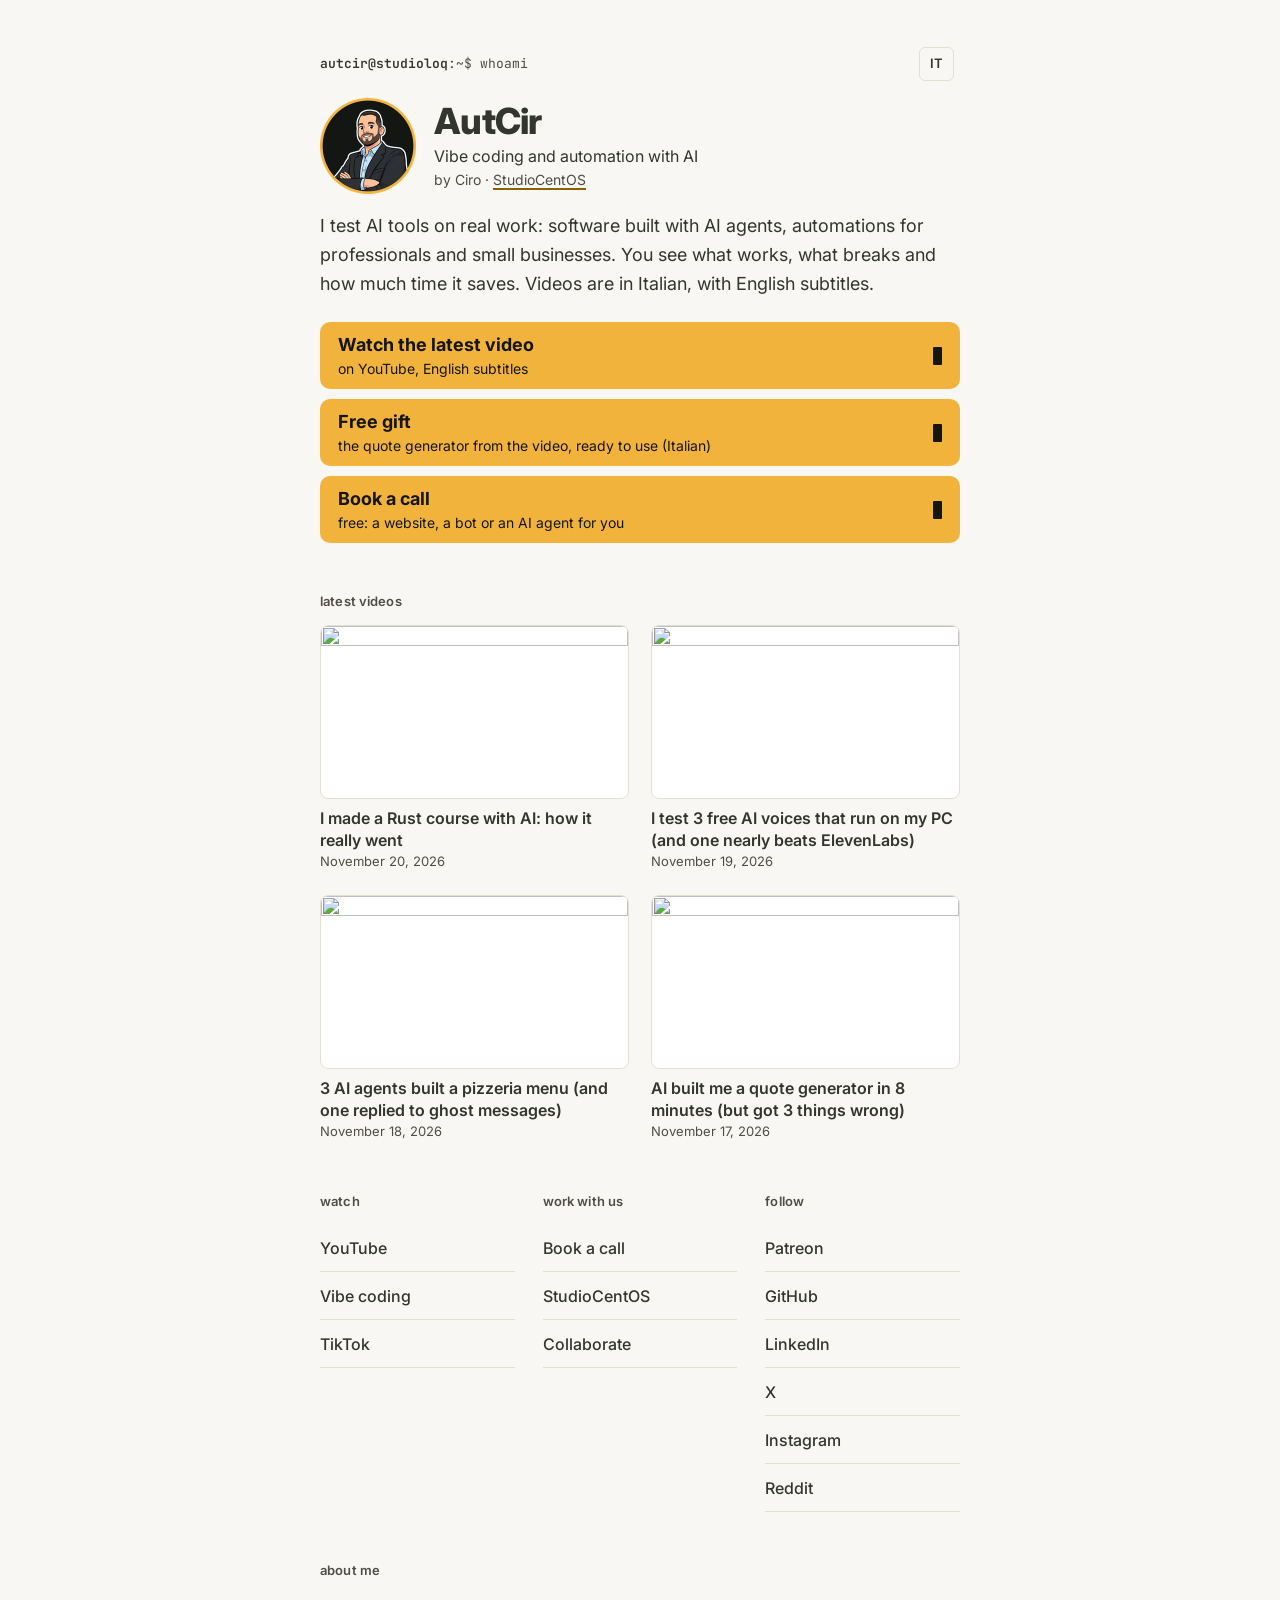
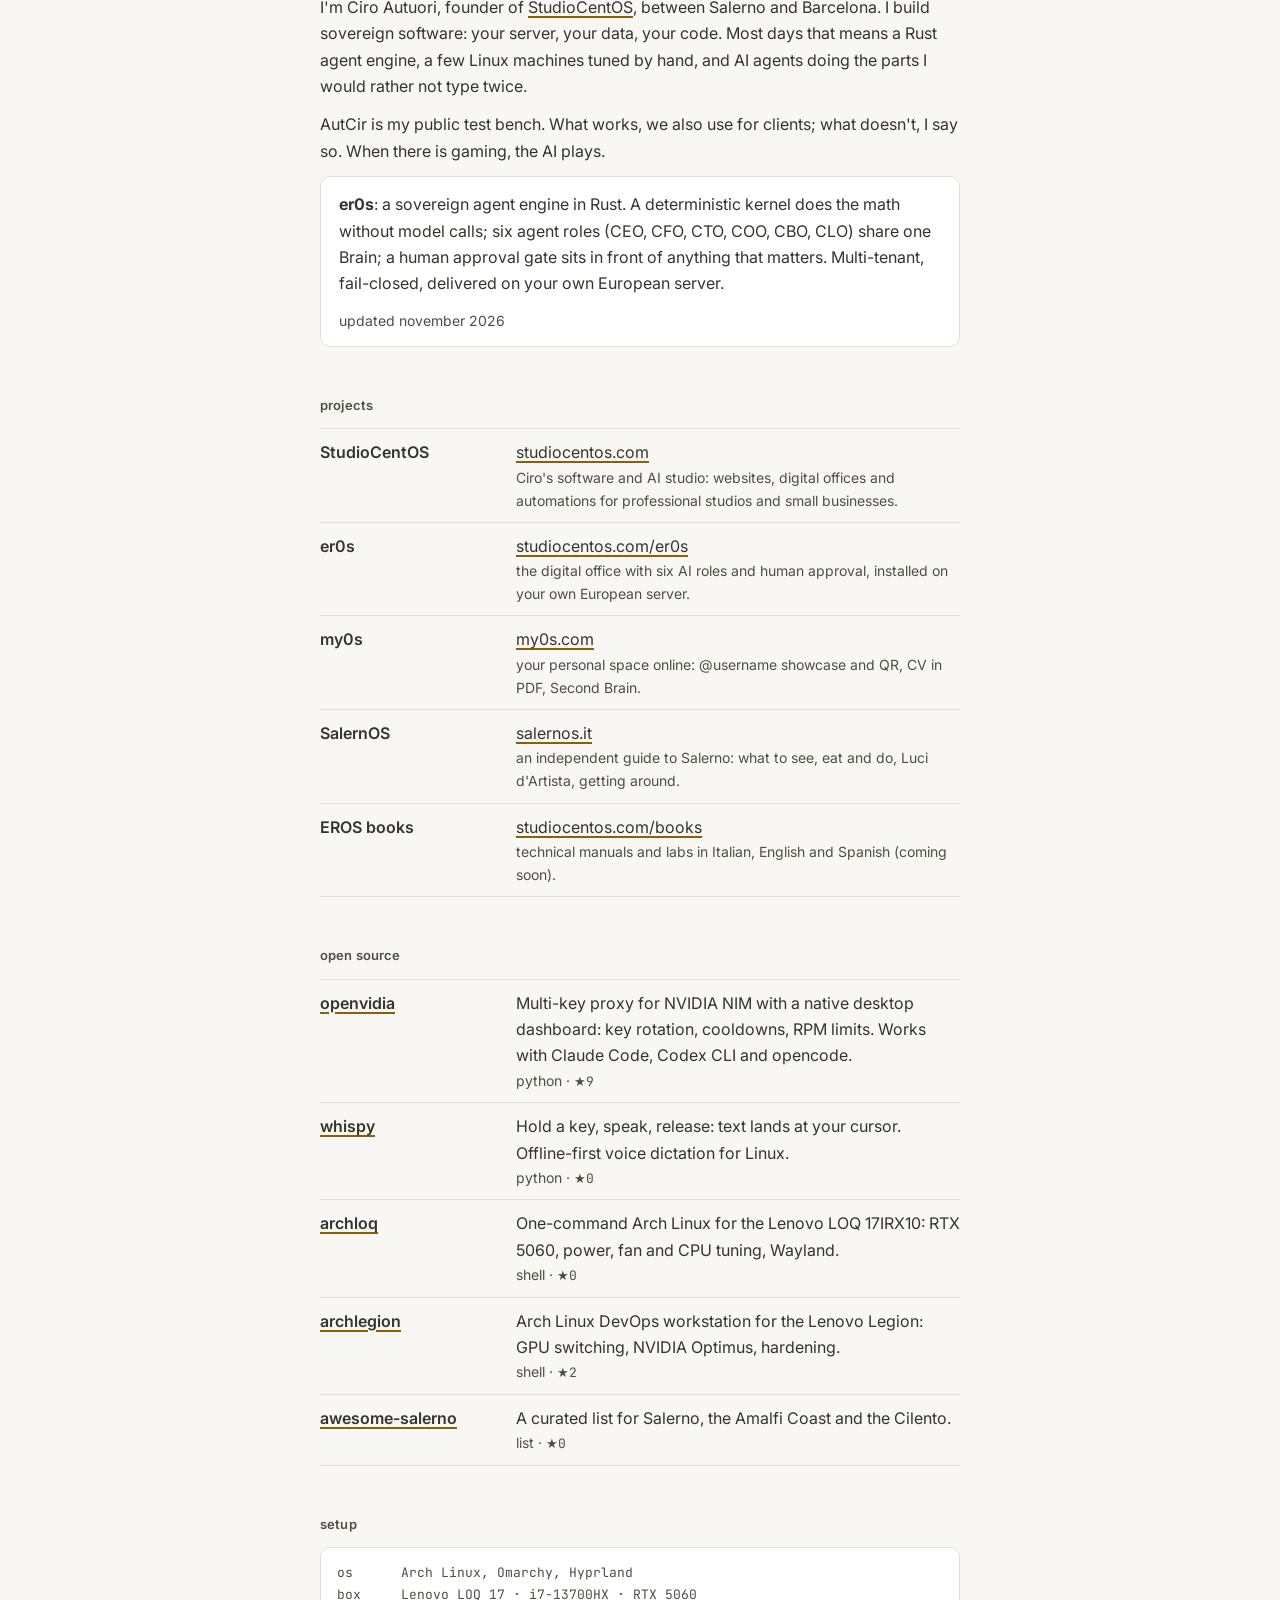
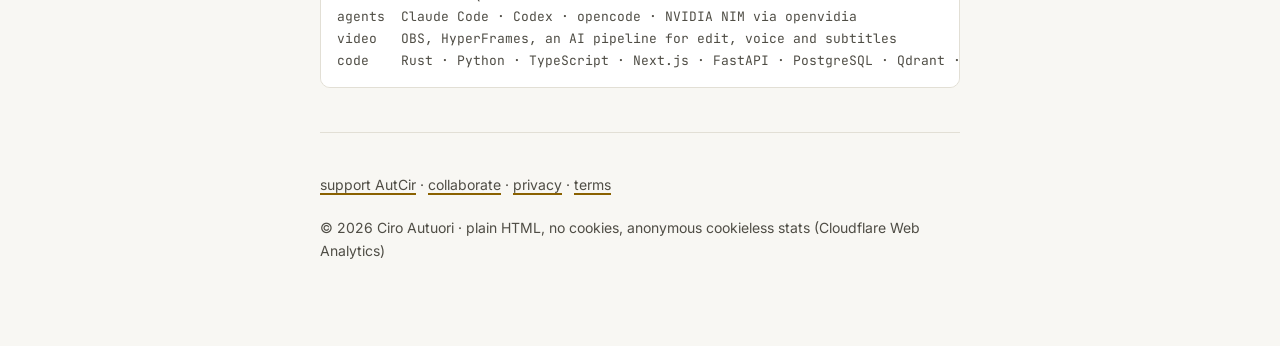
==== en/index.html @ 865f7f0e "Ultimi video (tools/sito_ultimi_video.py)" ====
<!doctype html>
<html lang="en">
<head>
<meta charset="utf-8">
<meta name="viewport" content="width=device-width,initial-scale=1">
<title>AutCir · AI tools, really tested</title>
<meta name="description" content="AutCir: vibe coding and automation with AI. I test AI tools on real work, mistakes included. Videos in Italian with English subtitles. By Ciro Autuori, StudioCentOS.">
<link rel="canonical" href="https://autcir.studiocentos.com/en/">
<link rel="alternate" hreflang="it" href="https://autcir.studiocentos.com/">
<link rel="alternate" hreflang="en" href="https://autcir.studiocentos.com/en/">
<link rel="alternate" hreflang="x-default" href="https://autcir.studiocentos.com/">
<meta property="og:title" content="AutCir · AI tools, really tested">
<meta property="og:description" content="Vibe coding and automation with AI: I test the tools on real work, mistakes included.">
<meta property="og:url" content="https://autcir.studiocentos.com/en/">
<meta property="og:locale" content="en_US">
<meta property="og:locale:alternate" content="it_IT">
<meta name="twitter:title" content="AutCir · AI tools, really tested">
<meta name="twitter:description" content="Vibe coding and automation with AI: I test the tools on real work, mistakes included.">
<link rel="me" href="https://github.com/autcir">
<link rel="me" href="https://x.com/autcir">
<link rel="me" href="https://www.youtube.com/@autcir">
<link rel="preconnect" href="https://fonts.googleapis.com">
<link rel="preconnect" href="https://fonts.gstatic.com" crossorigin>
<link rel="stylesheet" href="https://fonts.googleapis.com/css2?family=Inter:wght@400;500;600;700;800&family=JetBrains+Mono:wght@400;600&display=swap">
<link rel="stylesheet" href="../style.css">
<link rel="icon" href="../img/avatar-192.png" type="image/png">
<meta name="theme-color" content="#f8f7f3" media="(prefers-color-scheme: light)">
<meta name="theme-color" content="#1b1d19" media="(prefers-color-scheme: dark)">
<meta property="og:site_name" content="AutCir">
<meta property="og:type" content="website">
<meta property="og:image" content="https://autcir.studiocentos.com/img/og.png">
<meta property="og:image:width" content="1200">
<meta property="og:image:height" content="630">
<meta property="og:image:alt" content="AutCir: AI tools, really tested">
<meta name="twitter:card" content="summary_large_image">
<meta name="twitter:site" content="@autcir">
<meta name="twitter:image" content="https://autcir.studiocentos.com/img/og.png">
<script defer src="https://static.cloudflareinsights.com/beacon.min.js" data-cf-beacon='{"token": "d283405b8be24a3fba5f334cd611d1de"}'></script>
</head>
<body>
<main>

<div class="top">
  <div class="prompt"><b>autcir@studioloq</b>:~$ whoami</div>
  <div class="lang"><a href="../" hreflang="it" lang="it" title="Versione italiana">IT</a></div>
</div>

<div class="who">
  <picture>
    <source srcset="../img/avatar-192.webp" type="image/webp">
    <img src="../img/avatar-192.png" width="96" height="96" alt="AutCir avatar: Ciro drawn with arms crossed">
  </picture>
  <div>
    <h1>AutCir</h1>
    <p>Vibe coding and automation with AI<br><span>by Ciro · <a href="https://studiocentos.com">StudioCentOS</a></span></p>
  </div>
</div>

<p class="lead">I test AI tools on real work: software built with AI agents, automations for professionals and small
businesses. You see what works, what breaks and how much time it saves. Videos are in Italian, with English
subtitles.</p>

<ul class="cta">
  <li><a data-ultimo href="https://www.youtube.com/watch?v=0sbqn_7Pnt8"><span>Watch the latest video<small>on YouTube, English subtitles</small></span></a></li>
  <li><a href="https://www.patreon.com/AutCir/posts/generatore-di-mi-175543773"><span>Free gift<small>the quote generator from the video, ready to use (Italian)</small></span></a></li>
  <li><a href="https://studiocentos.com/prenota"><span>Book a call<small>free: a website, a bot or an AI agent for you</small></span></a></li>
</ul>

<h2>latest videos</h2>
<!-- video:inizio -->
<ul class="video">
  <li><a href="https://www.youtube.com/watch?v=0sbqn_7Pnt8"><img src="https://i.ytimg.com/vi/0sbqn_7Pnt8/hqdefault.jpg" width="480" height="270" alt="" loading="lazy" decoding="async"><span class="vt">I made a Rust course with AI: how it really went</span><time datetime="2026-11-20">November 20, 2026</time></a></li>
  <li><a href="https://www.youtube.com/watch?v=ykiTc5raidc"><img src="https://i.ytimg.com/vi/ykiTc5raidc/hqdefault.jpg" width="480" height="270" alt="" loading="lazy" decoding="async"><span class="vt">I test 3 free AI voices that run on my PC (and one nearly beats ElevenLabs)</span><time datetime="2026-11-19">November 19, 2026</time></a></li>
  <li><a href="https://www.youtube.com/watch?v=FcA3yZUQg6w"><img src="https://i.ytimg.com/vi/FcA3yZUQg6w/hqdefault.jpg" width="480" height="270" alt="" loading="lazy" decoding="async"><span class="vt">3 AI agents built a pizzeria menu (and one replied to ghost messages)</span><time datetime="2026-11-18">November 18, 2026</time></a></li>
  <li><a href="https://www.youtube.com/watch?v=nfrKekQ1xNw"><img src="https://i.ytimg.com/vi/nfrKekQ1xNw/hqdefault.jpg" width="480" height="270" alt="" loading="lazy" decoding="async"><span class="vt">AI built me a quote generator in 8 minutes (but got 3 things wrong)</span><time datetime="2026-11-17">November 17, 2026</time></a></li>
</ul>
<!-- video:fine -->

<div class="groups">
  <section>
    <h2>watch</h2>
    <ul>
      <li><a href="https://www.youtube.com/@autcir" rel="me">YouTube<span>@autcir</span></a></li>
      <li><a href="https://www.youtube.com/playlist?list=PLRyxrvOBVhNk">Vibe coding<span>playlist</span></a></li>
      <li><a href="https://www.tiktok.com/@autcir_">TikTok<span>@autcir_</span></a></li>
    </ul>
  </section>
  <section>
    <h2>work with us</h2>
    <ul>
      <li><a href="https://studiocentos.com/prenota">Book a call<span>free</span></a></li>
      <li><a href="https://studiocentos.com">StudioCentOS<span>sites, bots, AI</span></a></li>
      <li><a href="../collabora.html#english">Collaborate<span>brands</span></a></li>
    </ul>
  </section>
  <section>
    <h2>follow</h2>
    <ul>
      <li><a href="https://www.patreon.com/AutCir">Patreon<span>community</span></a></li>
      <li><a href="https://github.com/autcir" rel="me">GitHub</a></li>
      <li><a href="https://linkedin.com/in/ciroautuori">LinkedIn</a></li>
      <li><a href="https://x.com/autcir" rel="me">X</a></li>
      <li><a href="https://www.instagram.com/autcir/">Instagram</a></li>
      <li><a href="https://www.reddit.com/user/ciroautuori/">Reddit</a></li>
    </ul>
  </section>
</div>

<h2>about me</h2>
<p>I'm Ciro Autuori, founder of <a href="https://studiocentos.com">StudioCentOS</a>, between Salerno and Barcelona.
I build sovereign software: your server, your data, your code. Most days that means a Rust agent engine, a few Linux
machines tuned by hand, and AI agents doing the parts I would rather not type twice.</p>
<p>AutCir is my public test bench. What works, we also use for clients; what doesn't, I say so. When there is
gaming, the AI plays.</p>

<div class="now">
  <p><b>er0s</b>: a sovereign agent engine in Rust. A deterministic kernel does the math without model calls; six agent
    roles (CEO, CFO, CTO, COO, CBO, CLO) share one Brain; a human approval gate sits in front of anything that matters.
    Multi-tenant, fail-closed, delivered on your own European server.</p>
  <p class="meta">updated november 2026</p>
</div>

<h2>projects</h2>
<ul class="rows">
  <li><span class="k">StudioCentOS</span><span class="v"><a href="https://studiocentos.com">studiocentos.com</a><small>Ciro's software and AI studio: websites, digital offices and automations for professional studios and small businesses.</small></span></li>
  <li><span class="k">er0s</span><span class="v"><a href="https://studiocentos.com/er0s">studiocentos.com/er0s</a><small>the digital office with six AI roles and human approval, installed on your own European server.</small></span></li>
  <li><span class="k">my0s</span><span class="v"><a href="https://my0s.com">my0s.com</a><small>your personal space online: @username showcase and QR, CV in PDF, Second Brain.</small></span></li>
  <li><span class="k">SalernOS</span><span class="v"><a href="https://salernos.it">salernos.it</a><small>an independent guide to Salerno: what to see, eat and do, Luci d'Artista, getting around.</small></span></li>
  <li><span class="k">EROS books</span><span class="v"><a href="https://studiocentos.com/books">studiocentos.com/books</a><small>technical manuals and labs in Italian, English and Spanish (coming soon).</small></span></li>
</ul>

<h2>open source</h2>
<ul class="rows" id="repos">
  <li><span class="k"><a href="https://github.com/autcir/openvidia">openvidia</a></span><span class="v">Multi-key proxy for NVIDIA NIM with a native desktop dashboard: key rotation, cooldowns, RPM limits. Works with Claude Code, Codex CLI and opencode. <small>python · <span class="stars" data-repo="openvidia">★9</span></small></span></li>
  <li><span class="k"><a href="https://github.com/autcir/whispy">whispy</a></span><span class="v">Hold a key, speak, release: text lands at your cursor. Offline-first voice dictation for Linux. <small>python · <span class="stars" data-repo="whispy">★0</span></small></span></li>
  <li><span class="k"><a href="https://github.com/autcir/archloq">archloq</a></span><span class="v">One-command Arch Linux for the Lenovo LOQ 17IRX10: RTX 5060, power, fan and CPU tuning, Wayland. <small>shell · <span class="stars" data-repo="archloq">★0</span></small></span></li>
  <li><span class="k"><a href="https://github.com/autcir/archlegion">archlegion</a></span><span class="v">Arch Linux DevOps workstation for the Lenovo Legion: GPU switching, NVIDIA Optimus, hardening. <small>shell · <span class="stars" data-repo="archlegion">★2</span></small></span></li>
  <li><span class="k"><a href="https://github.com/autcir/awesome-salerno">awesome-salerno</a></span><span class="v">A curated list for Salerno, the Amalfi Coast and the Cilento. <small>list · <span class="stars" data-repo="awesome-salerno">★0</span></small></span></li>
</ul>

<h2>setup</h2>
<pre>os      Arch Linux, Omarchy, Hyprland
box     Lenovo LOQ 17 · i7-13700HX · RTX 5060
agents  Claude Code · Codex · opencode · NVIDIA NIM via openvidia
video   OBS, HyperFrames, an AI pipeline for edit, voice and subtitles
code    Rust · Python · TypeScript · Next.js · FastAPI · PostgreSQL · Qdrant · Docker</pre>

<hr>
<footer>
  <p><a href="support.html">support AutCir</a> · <a href="../collabora.html#english">collaborate</a> · <a href="../privacy.html">privacy</a> · <a href="../terms.html">terms</a></p>
  <p>© 2026 Ciro Autuori · plain HTML, no cookies, anonymous cookieless stats (Cloudflare Web Analytics)</p>
</footer>

</main>
<script>
// Live star counts from the public GitHub API; the static numbers stay if the request fails.
fetch("https://api.github.com/users/autcir/repos?per_page=100")
  .then(function (r) { return r.ok ? r.json() : []; })
  .then(function (repos) {
    var stars = {};
    repos.forEach(function (r) { stars[r.name] = r.stargazers_count; });
    document.querySelectorAll(".stars[data-repo]").forEach(function (el) {
      var n = stars[el.getAttribute("data-repo")];
      if (typeof n === "number") el.textContent = "★" + n;
    });
  })
  .catch(function () {});
</script>
</body>
</html>
---- style.css ----
/* AutCir, stile «Officina 2» (cbrain: Decisione - Stile Officina 2 leggibile, 17/11/2026).
   Il giallo è marchio e azione: tasti principali con scritta scura, avatar, un dettaglio. Mai testo giallo.
   Link = testo normale con sottolineatura ocra. Inter per il testo, JetBrains Mono solo per comandi, codice, numeri.
   Due temi che seguono il sistema (prefers-color-scheme). */
:root {
  --bg: #f8f7f3; --surface: #ffffff; --fg: #33352f; --muted: #4f4d45; --rule: #e2dfd5;
  --accent: #f2b33d; --on-accent: #15160f; --accent-line: #8a6100;
  --sans: "Inter", ui-sans-serif, system-ui, -apple-system, "Segoe UI", Roboto, sans-serif;
  --mono: "JetBrains Mono", ui-monospace, "SFMono-Regular", Menlo, Consolas, monospace;
  color-scheme: light dark;
}
@media (prefers-color-scheme: dark) {
  :root { --bg: #1b1d19; --surface: #23251f; --fg: #dcd8cc; --muted: #aaa79b; --rule: #34362f; --accent-line: #c9932f; }
}
* { box-sizing: border-box; }
html { -webkit-text-size-adjust: 100%; background: var(--bg); }
body { margin: 0; background: var(--bg); color: var(--fg); font: 16px/1.65 var(--sans); }
main { max-width: 42rem; margin: 0 auto; padding: 12px max(16px, env(safe-area-inset-right)) 72px max(16px, env(safe-area-inset-left)); }
a { color: inherit; text-decoration: underline; text-decoration-color: var(--accent-line); text-decoration-thickness: 2px; text-underline-offset: 3px; }
a:hover { text-decoration-color: var(--fg); }
a:focus-visible, pre:focus-visible { outline: 2px solid var(--accent-line); outline-offset: 3px; text-decoration: none; }
h1 { font-size: 32px; line-height: 1.15; font-weight: 800; margin: 6px 0 4px; letter-spacing: -0.02em; }
h2 { font-size: 13px; font-weight: 600; color: var(--muted); margin: 48px 0 12px; letter-spacing: .01em; }
p { margin: 0 0 12px; }
code, pre, .mono { font-family: var(--mono); }
.prompt { font: 13px/1.5 var(--mono); color: var(--muted); }
.prompt b { color: var(--fg); font-weight: 600; }
.lead { font-size: 18px; line-height: 1.6; }
.meta { color: var(--muted); font-size: 14px; }

/* barra in alto: riga di comando a sinistra, lingua a destra */
.top { display: flex; justify-content: space-between; align-items: center; gap: 12px; min-height: 48px; }
.lang { display: inline-flex; align-items: center; justify-content: center; min-width: 48px; min-height: 48px; }
.lang a { font-size: 13px; font-weight: 600; text-decoration: none; border: 1px solid var(--rule); border-radius: 6px; padding: 5px 10px; }
.lang a:hover { border-color: var(--accent-line); }

/* chi: avatar e nome */
.who { display: grid; grid-template-columns: 96px 1fr; gap: 18px; align-items: center; margin: 10px 0 18px; }
.who img { display: block; width: 96px; height: 96px; }
.who h1 { font-size: 36px; margin: 0; }
.who p { margin: 2px 0 0; font-size: 16px; line-height: 1.45; }
.who p span { color: var(--muted); font-size: 14px; }

/* i tre tasti gialli */
.cta { list-style: none; margin: 24px 0 0; padding: 0; display: grid; gap: 10px; }
.cta a { display: flex; justify-content: space-between; align-items: center; min-height: 64px; padding: 12px 18px;
  background: var(--accent); color: var(--on-accent); text-decoration: none; border-radius: 10px;
  font-weight: 700; font-size: 18px; line-height: 1.25; }
.cta a small { display: block; font-weight: 400; font-size: 14px; margin-top: 3px; }
.cta a::after { content: ""; flex: none; width: 9px; height: 18px; background: var(--on-accent); margin-left: 14px; border-radius: 1px; }
.cta a:hover { background: #f6c25e; }
.cta a:hover::after { animation: blink 1.1s steps(1) infinite; }
.cta a:focus-visible { outline: 3px solid var(--fg); outline-offset: 3px; }
@keyframes blink { 50% { opacity: 0; } }
@media (prefers-reduced-motion: reduce) { .cta a:hover::after { animation: none; } }

/* ultimi video */
ul.video { list-style: none; margin: 0; padding: 0; display: grid; gap: 22px; }
ul.video a { display: block; text-decoration: none; }
ul.video img { display: block; width: 100%; height: auto; aspect-ratio: 16 / 9; object-fit: cover; background: var(--surface); border: 1px solid var(--rule); border-radius: 8px; }
ul.video a:hover img { border-color: var(--accent-line); }
ul.video .vt { display: block; margin-top: 8px; font-weight: 600; line-height: 1.4; }
ul.video a:hover .vt { text-decoration: underline; text-decoration-color: var(--accent-line); text-decoration-thickness: 2px; text-underline-offset: 3px; }
ul.video time { display: block; color: var(--muted); font-size: 13px; }
.vuoto { color: var(--muted); }

/* gruppi di link */
.groups { display: grid; gap: 8px; }
.groups ul { list-style: none; margin: 0; padding: 0; }
.groups li a { display: flex; align-items: center; min-height: 48px; border-bottom: 1px solid var(--rule); text-decoration: none; font-weight: 500; }
.groups li a:hover { border-bottom-color: var(--accent-line); }
.groups li a span { color: var(--muted); font-size: 14px; font-weight: 400; margin-left: auto; padding-left: 12px; }

/* righe (progetti, open source, pagine interne) */
ul.rows { list-style: none; margin: 0; padding: 0; }
ul.rows li { display: grid; grid-template-columns: 11rem 1fr; gap: 0 1.25rem; padding: 10px 0; border-top: 1px solid var(--rule); }
ul.rows li:last-child { border-bottom: 1px solid var(--rule); }
ul.rows .k { font-weight: 600; overflow-wrap: anywhere; }
ul.rows .v { min-width: 0; }
ul.rows .v small { display: block; color: var(--muted); font-size: 14px; }
.stars { font-family: var(--mono); font-size: 13px; font-variant-numeric: tabular-nums; }
.now { background: var(--surface); border: 1px solid var(--rule); border-radius: 10px; padding: 14px 18px; }
.now p:last-child { margin-bottom: 0; }
pre { font: 13px/1.7 var(--mono); color: var(--muted); margin: 0; overflow-x: auto; background: var(--surface); border: 1px solid var(--rule); border-radius: 10px; padding: 14px 16px; }
hr { border: 0; border-top: 1px solid var(--rule); margin: 44px 0 0; }
footer { margin-top: 32px; color: var(--muted); font-size: 14px; }
footer a { display: inline-block; padding: 8px 0; }
.mail { font-size: 18px; font-weight: 600; }

@media (max-width: 560px) {
  ul.rows li { grid-template-columns: 1fr; }
  .who { grid-template-columns: 80px 1fr; gap: 14px; }
  .who img { width: 80px; height: 80px; }
  .who h1 { font-size: 32px; }
  .lead { font-size: 17px; }
}
@media (min-width: 720px) {
  main { padding-top: 40px; }
  ul.video { grid-template-columns: 1fr 1fr; }
  .groups { grid-template-columns: repeat(3, 1fr); gap: 28px; }
  .groups li a span { display: none; }
}
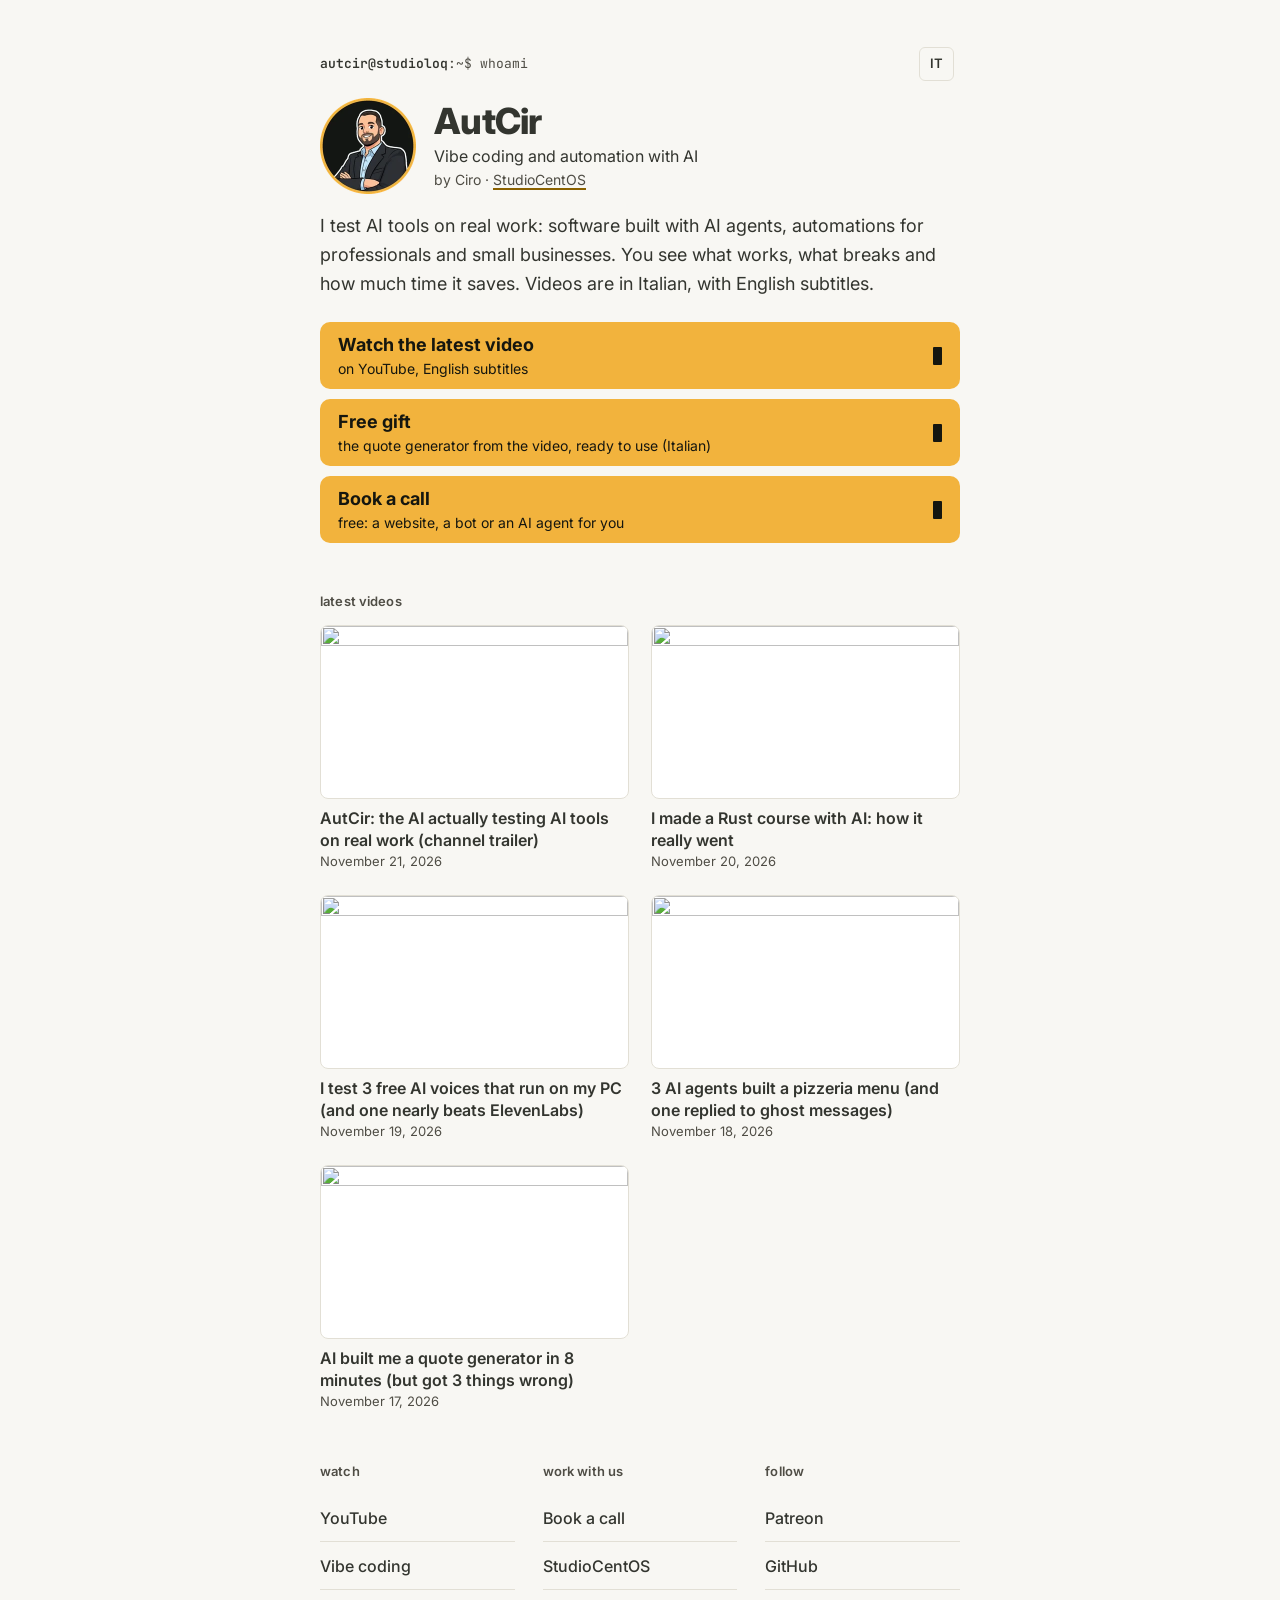
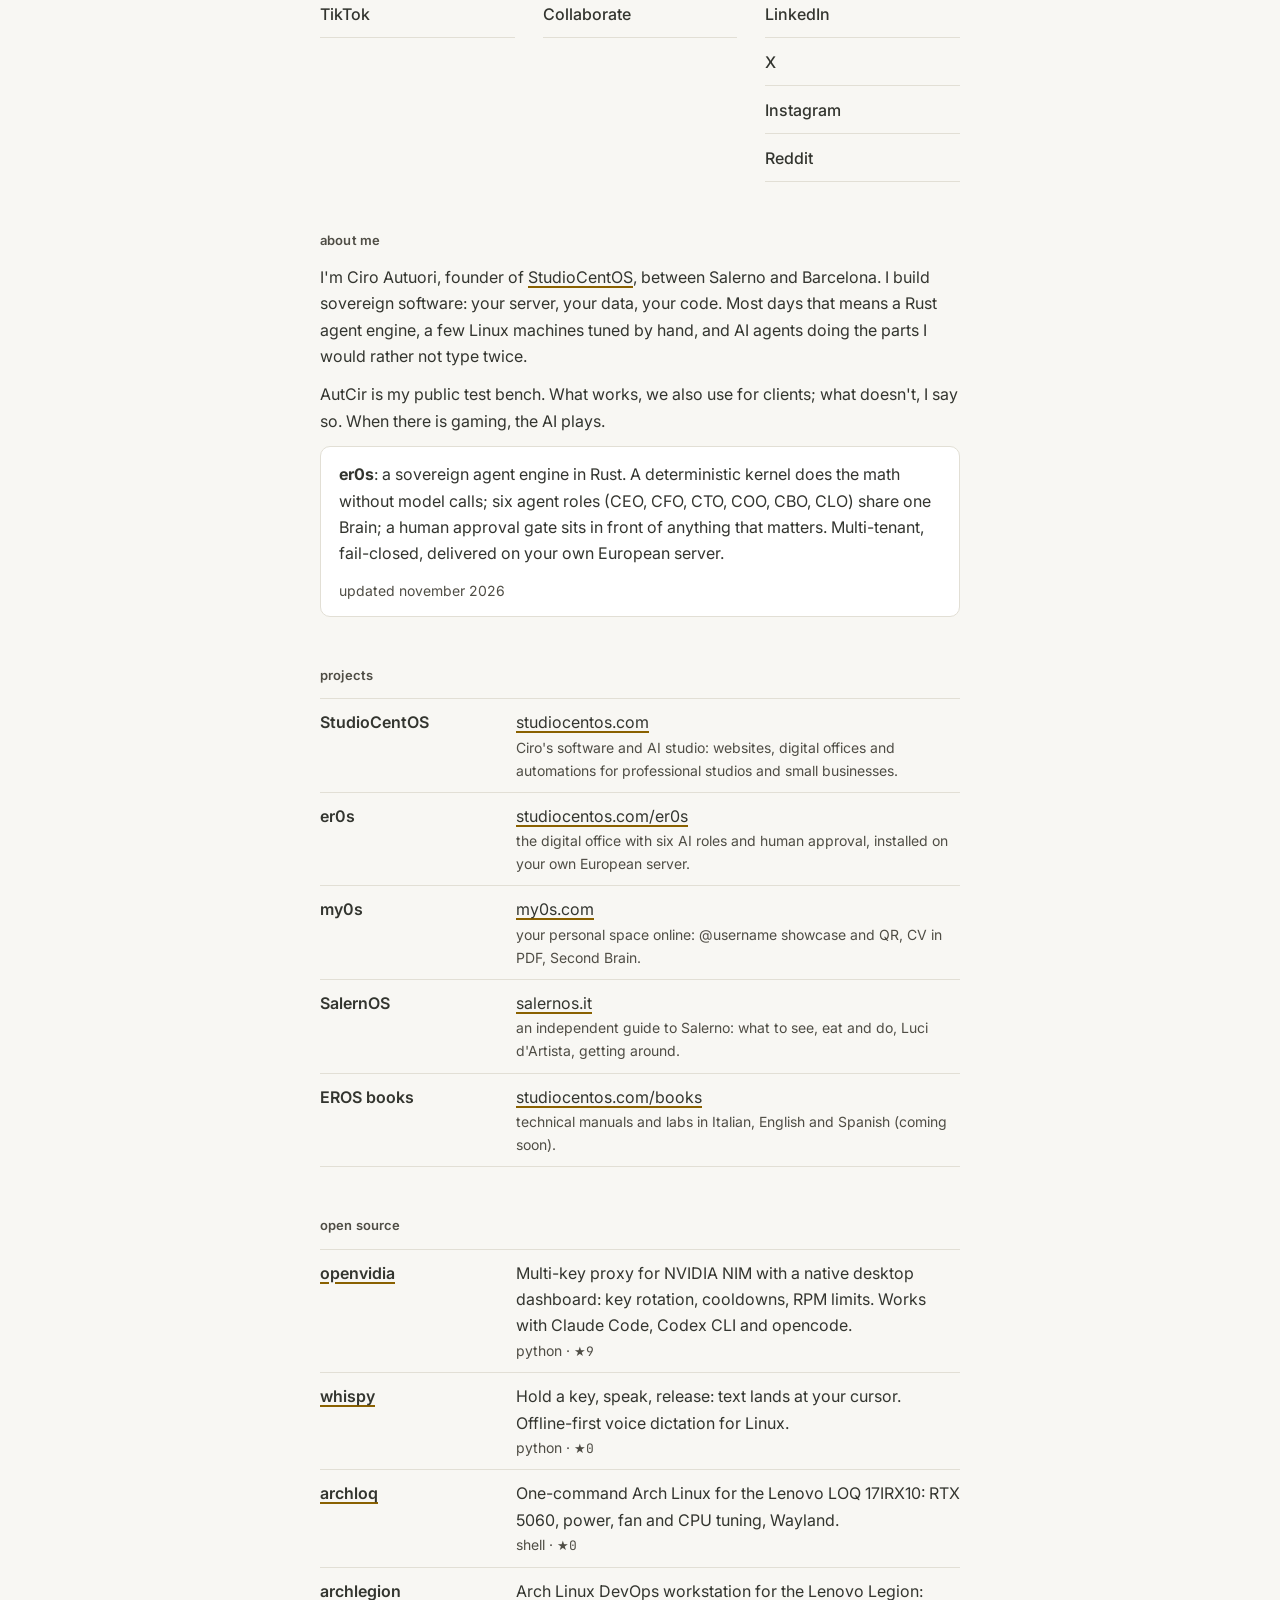
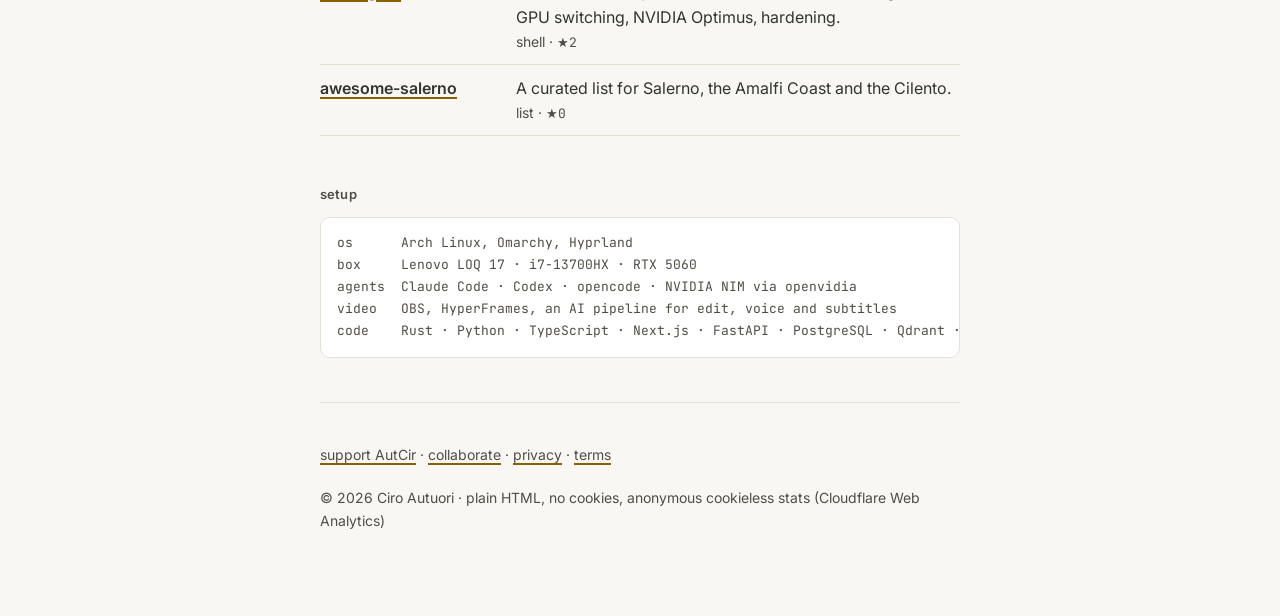
==== commit 49033dd2: "Ultimi video (tools/sito_ultimi_video.py)" ====
--- a/en/index.html
+++ b/en/index.html
@@ -3,18 +3,18 @@
 <head>
 <meta charset="utf-8">
 <meta name="viewport" content="width=device-width,initial-scale=1">
-<title>AutCir · AI tools, really tested</title>
+<title>AutCir · vibe coding and AI automation</title>
 <meta name="description" content="AutCir: vibe coding and automation with AI. I test AI tools on real work, mistakes included. Videos in Italian with English subtitles. By Ciro Autuori, StudioCentOS.">
 <link rel="canonical" href="https://autcir.studiocentos.com/en/">
 <link rel="alternate" hreflang="it" href="https://autcir.studiocentos.com/">
 <link rel="alternate" hreflang="en" href="https://autcir.studiocentos.com/en/">
 <link rel="alternate" hreflang="x-default" href="https://autcir.studiocentos.com/">
-<meta property="og:title" content="AutCir · AI tools, really tested">
+<meta property="og:title" content="AutCir · vibe coding and AI automation">
 <meta property="og:description" content="Vibe coding and automation with AI: I test the tools on real work, mistakes included.">
 <meta property="og:url" content="https://autcir.studiocentos.com/en/">
 <meta property="og:locale" content="en_US">
 <meta property="og:locale:alternate" content="it_IT">
-<meta name="twitter:title" content="AutCir · AI tools, really tested">
+<meta name="twitter:title" content="AutCir · vibe coding and AI automation">
 <meta name="twitter:description" content="Vibe coding and automation with AI: I test the tools on real work, mistakes included.">
 <link rel="me" href="https://github.com/autcir">
 <link rel="me" href="https://x.com/autcir">
@@ -31,7 +31,7 @@
 <meta property="og:image" content="https://autcir.studiocentos.com/img/og.png">
 <meta property="og:image:width" content="1200">
 <meta property="og:image:height" content="630">
-<meta property="og:image:alt" content="AutCir: AI tools, really tested">
+<meta property="og:image:alt" content="AutCir: vibe coding and AI automation">
 <meta name="twitter:card" content="summary_large_image">
 <meta name="twitter:site" content="@autcir">
 <meta name="twitter:image" content="https://autcir.studiocentos.com/img/og.png">
@@ -61,7 +61,7 @@
 subtitles.</p>
 
 <ul class="cta">
-  <li><a data-ultimo href="https://www.youtube.com/watch?v=0sbqn_7Pnt8"><span>Watch the latest video<small>on YouTube, English subtitles</small></span></a></li>
+  <li><a data-ultimo href="https://www.youtube.com/watch?v=zyEPZ99EpHA"><span>Watch the latest video<small>on YouTube, English subtitles</small></span></a></li>
   <li><a href="https://www.patreon.com/AutCir/posts/generatore-di-mi-175543773"><span>Free gift<small>the quote generator from the video, ready to use (Italian)</small></span></a></li>
   <li><a href="https://studiocentos.com/prenota"><span>Book a call<small>free: a website, a bot or an AI agent for you</small></span></a></li>
 </ul>
@@ -69,6 +69,7 @@
 <h2>latest videos</h2>
 <!-- video:inizio -->
 <ul class="video">
+  <li><a href="https://www.youtube.com/watch?v=zyEPZ99EpHA"><img src="https://i.ytimg.com/vi/zyEPZ99EpHA/hqdefault.jpg" width="480" height="270" alt="" loading="lazy" decoding="async"><span class="vt">AutCir: the AI actually testing AI tools on real work (channel trailer)</span><time datetime="2026-11-21">November 21, 2026</time></a></li>
   <li><a href="https://www.youtube.com/watch?v=0sbqn_7Pnt8"><img src="https://i.ytimg.com/vi/0sbqn_7Pnt8/hqdefault.jpg" width="480" height="270" alt="" loading="lazy" decoding="async"><span class="vt">I made a Rust course with AI: how it really went</span><time datetime="2026-11-20">November 20, 2026</time></a></li>
   <li><a href="https://www.youtube.com/watch?v=ykiTc5raidc"><img src="https://i.ytimg.com/vi/ykiTc5raidc/hqdefault.jpg" width="480" height="270" alt="" loading="lazy" decoding="async"><span class="vt">I test 3 free AI voices that run on my PC (and one nearly beats ElevenLabs)</span><time datetime="2026-11-19">November 19, 2026</time></a></li>
   <li><a href="https://www.youtube.com/watch?v=FcA3yZUQg6w"><img src="https://i.ytimg.com/vi/FcA3yZUQg6w/hqdefault.jpg" width="480" height="270" alt="" loading="lazy" decoding="async"><span class="vt">3 AI agents built a pizzeria menu (and one replied to ghost messages)</span><time datetime="2026-11-18">November 18, 2026</time></a></li>
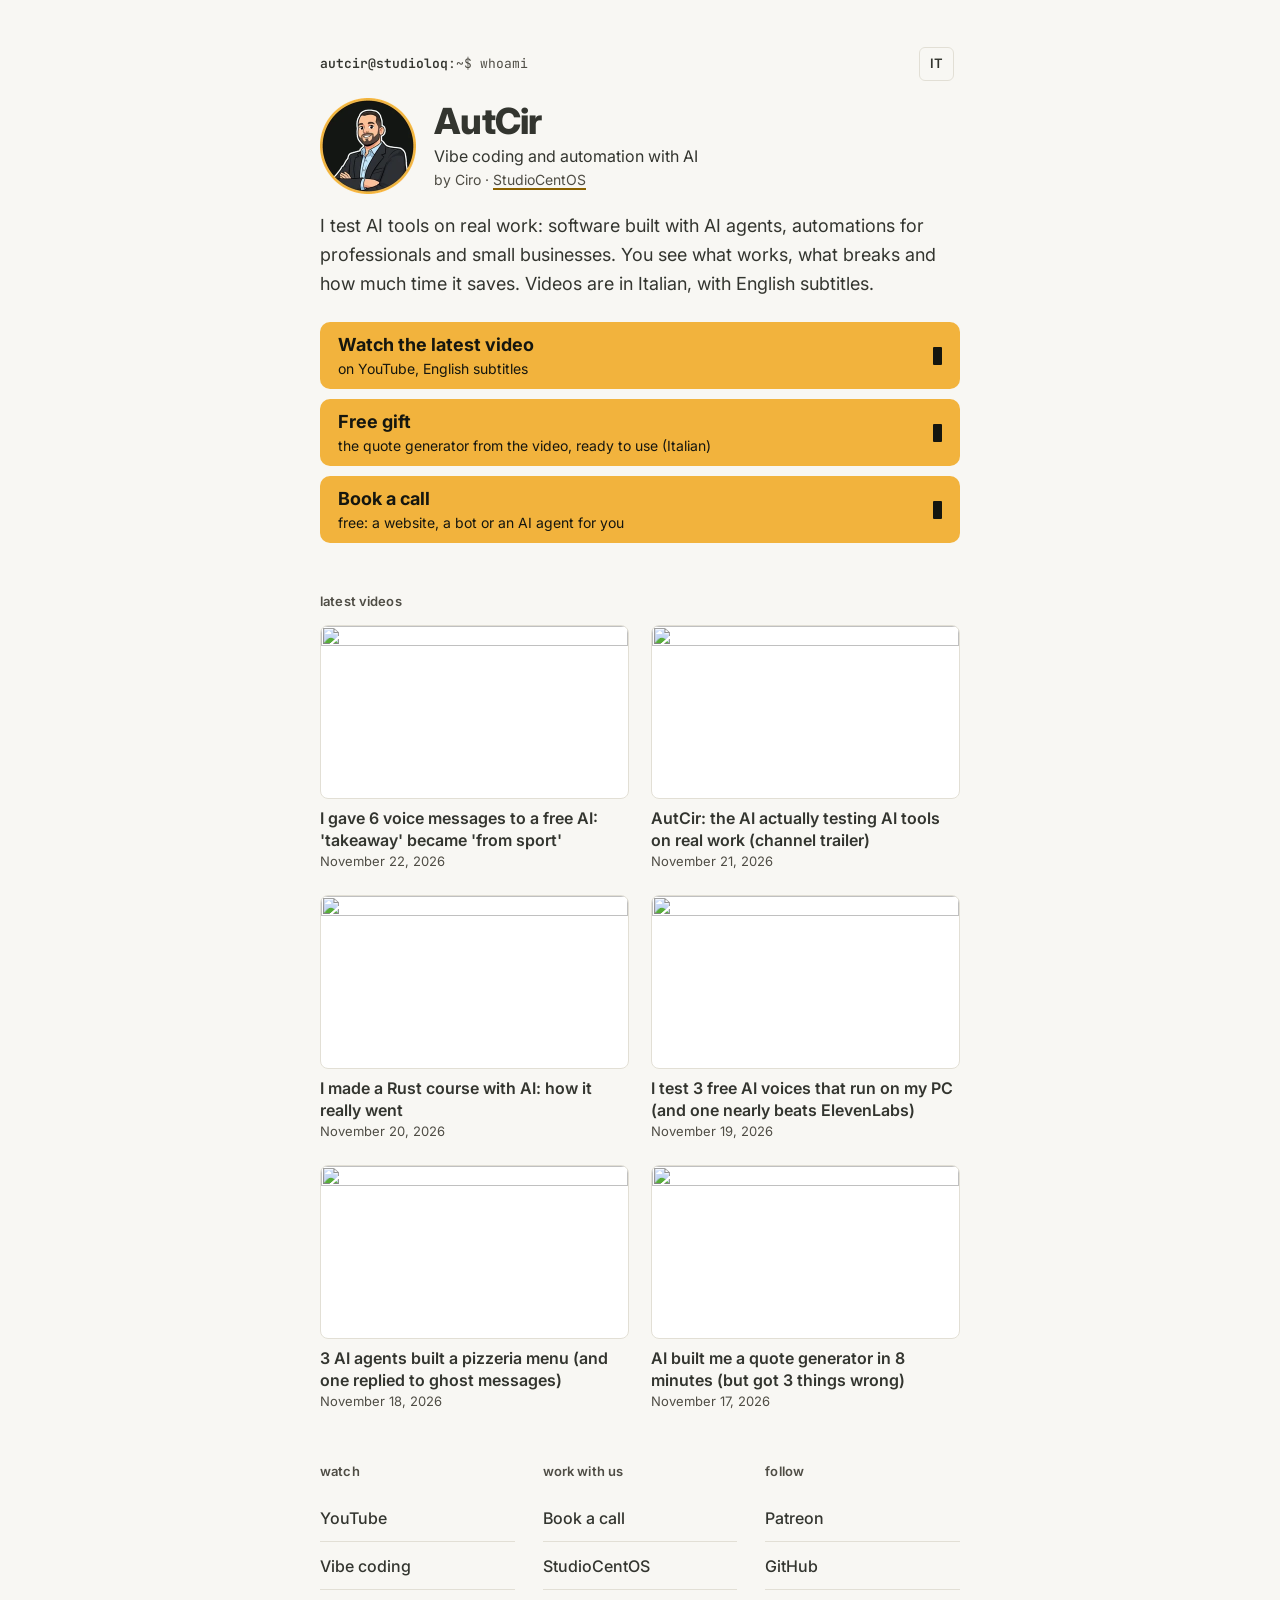
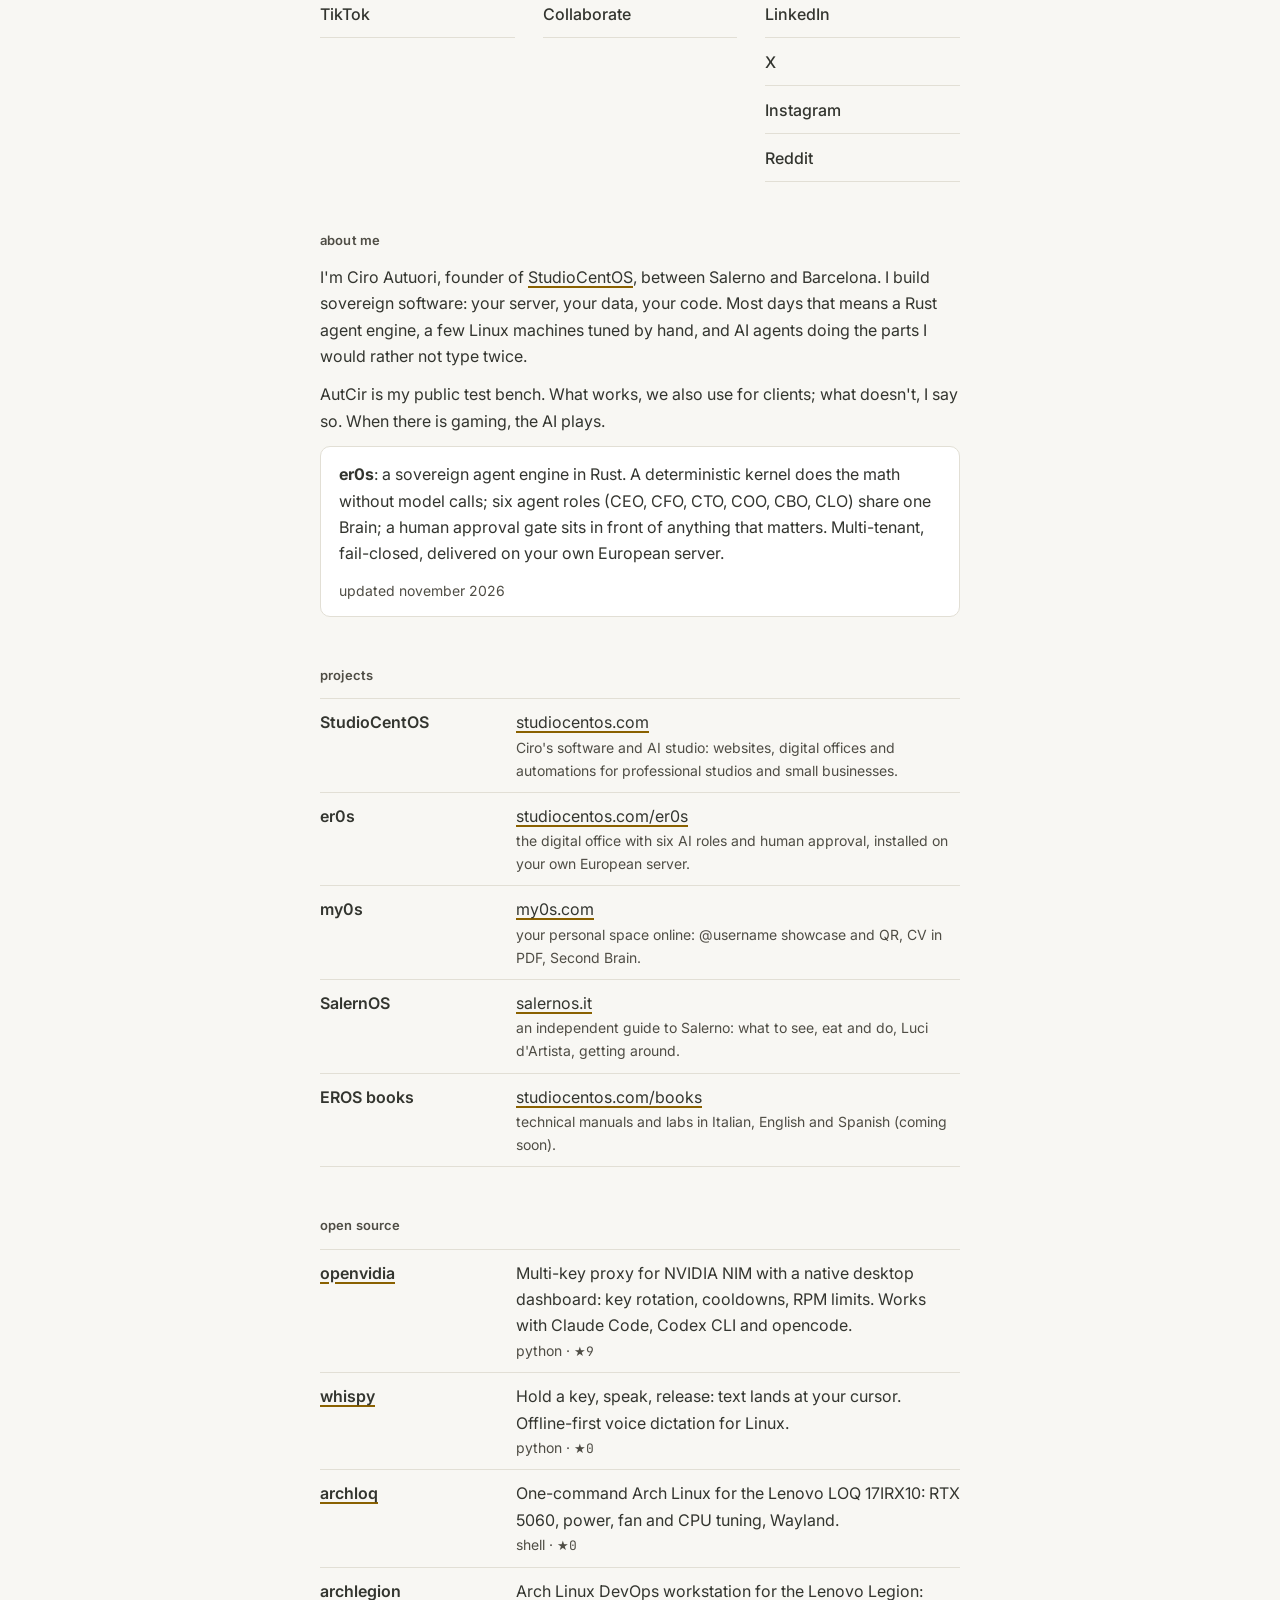
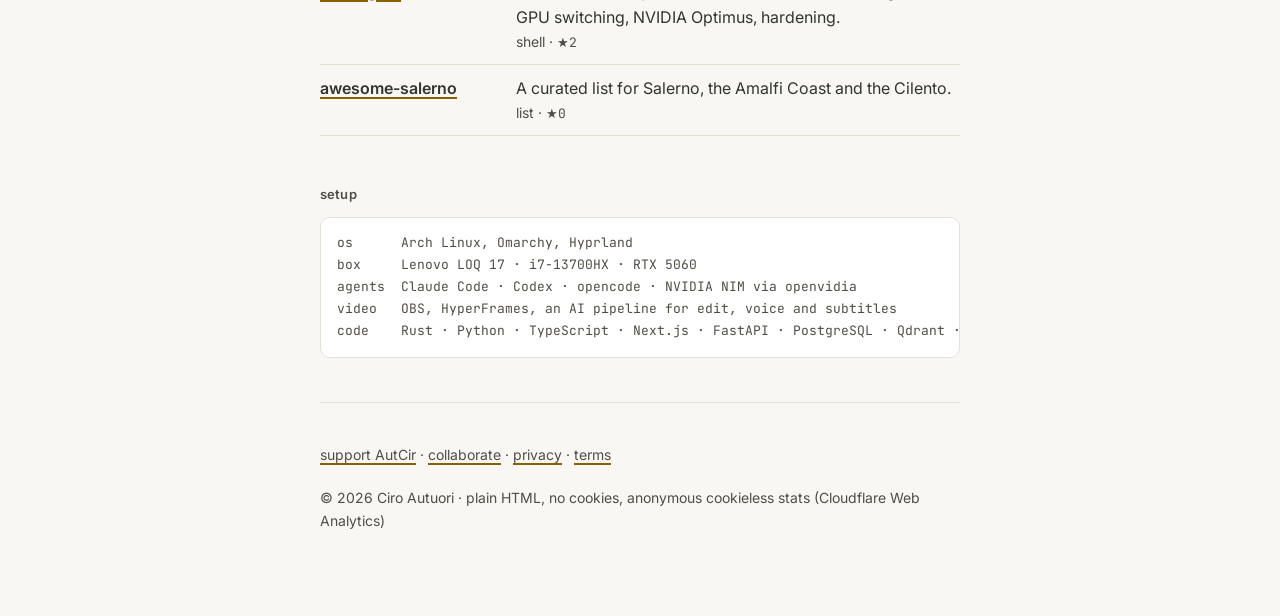
==== commit fc3d5a76: "Ultimi video (tools/sito_ultimi_video.py)" ====
--- a/en/index.html
+++ b/en/index.html
@@ -61,7 +61,7 @@
 subtitles.</p>
 
 <ul class="cta">
-  <li><a data-ultimo href="https://www.youtube.com/watch?v=zyEPZ99EpHA"><span>Watch the latest video<small>on YouTube, English subtitles</small></span></a></li>
+  <li><a data-ultimo href="https://www.youtube.com/watch?v=9fCe3yfWjpQ"><span>Watch the latest video<small>on YouTube, English subtitles</small></span></a></li>
   <li><a href="https://www.patreon.com/AutCir/posts/generatore-di-mi-175543773"><span>Free gift<small>the quote generator from the video, ready to use (Italian)</small></span></a></li>
   <li><a href="https://studiocentos.com/prenota"><span>Book a call<small>free: a website, a bot or an AI agent for you</small></span></a></li>
 </ul>
@@ -69,6 +69,7 @@
 <h2>latest videos</h2>
 <!-- video:inizio -->
 <ul class="video">
+  <li><a href="https://www.youtube.com/watch?v=9fCe3yfWjpQ"><img src="https://i.ytimg.com/vi/9fCe3yfWjpQ/hqdefault.jpg" width="480" height="270" alt="" loading="lazy" decoding="async"><span class="vt">I gave 6 voice messages to a free AI: &#x27;takeaway&#x27; became &#x27;from sport&#x27;</span><time datetime="2026-11-22">November 22, 2026</time></a></li>
   <li><a href="https://www.youtube.com/watch?v=zyEPZ99EpHA"><img src="https://i.ytimg.com/vi/zyEPZ99EpHA/hqdefault.jpg" width="480" height="270" alt="" loading="lazy" decoding="async"><span class="vt">AutCir: the AI actually testing AI tools on real work (channel trailer)</span><time datetime="2026-11-21">November 21, 2026</time></a></li>
   <li><a href="https://www.youtube.com/watch?v=0sbqn_7Pnt8"><img src="https://i.ytimg.com/vi/0sbqn_7Pnt8/hqdefault.jpg" width="480" height="270" alt="" loading="lazy" decoding="async"><span class="vt">I made a Rust course with AI: how it really went</span><time datetime="2026-11-20">November 20, 2026</time></a></li>
   <li><a href="https://www.youtube.com/watch?v=ykiTc5raidc"><img src="https://i.ytimg.com/vi/ykiTc5raidc/hqdefault.jpg" width="480" height="270" alt="" loading="lazy" decoding="async"><span class="vt">I test 3 free AI voices that run on my PC (and one nearly beats ElevenLabs)</span><time datetime="2026-11-19">November 19, 2026</time></a></li>
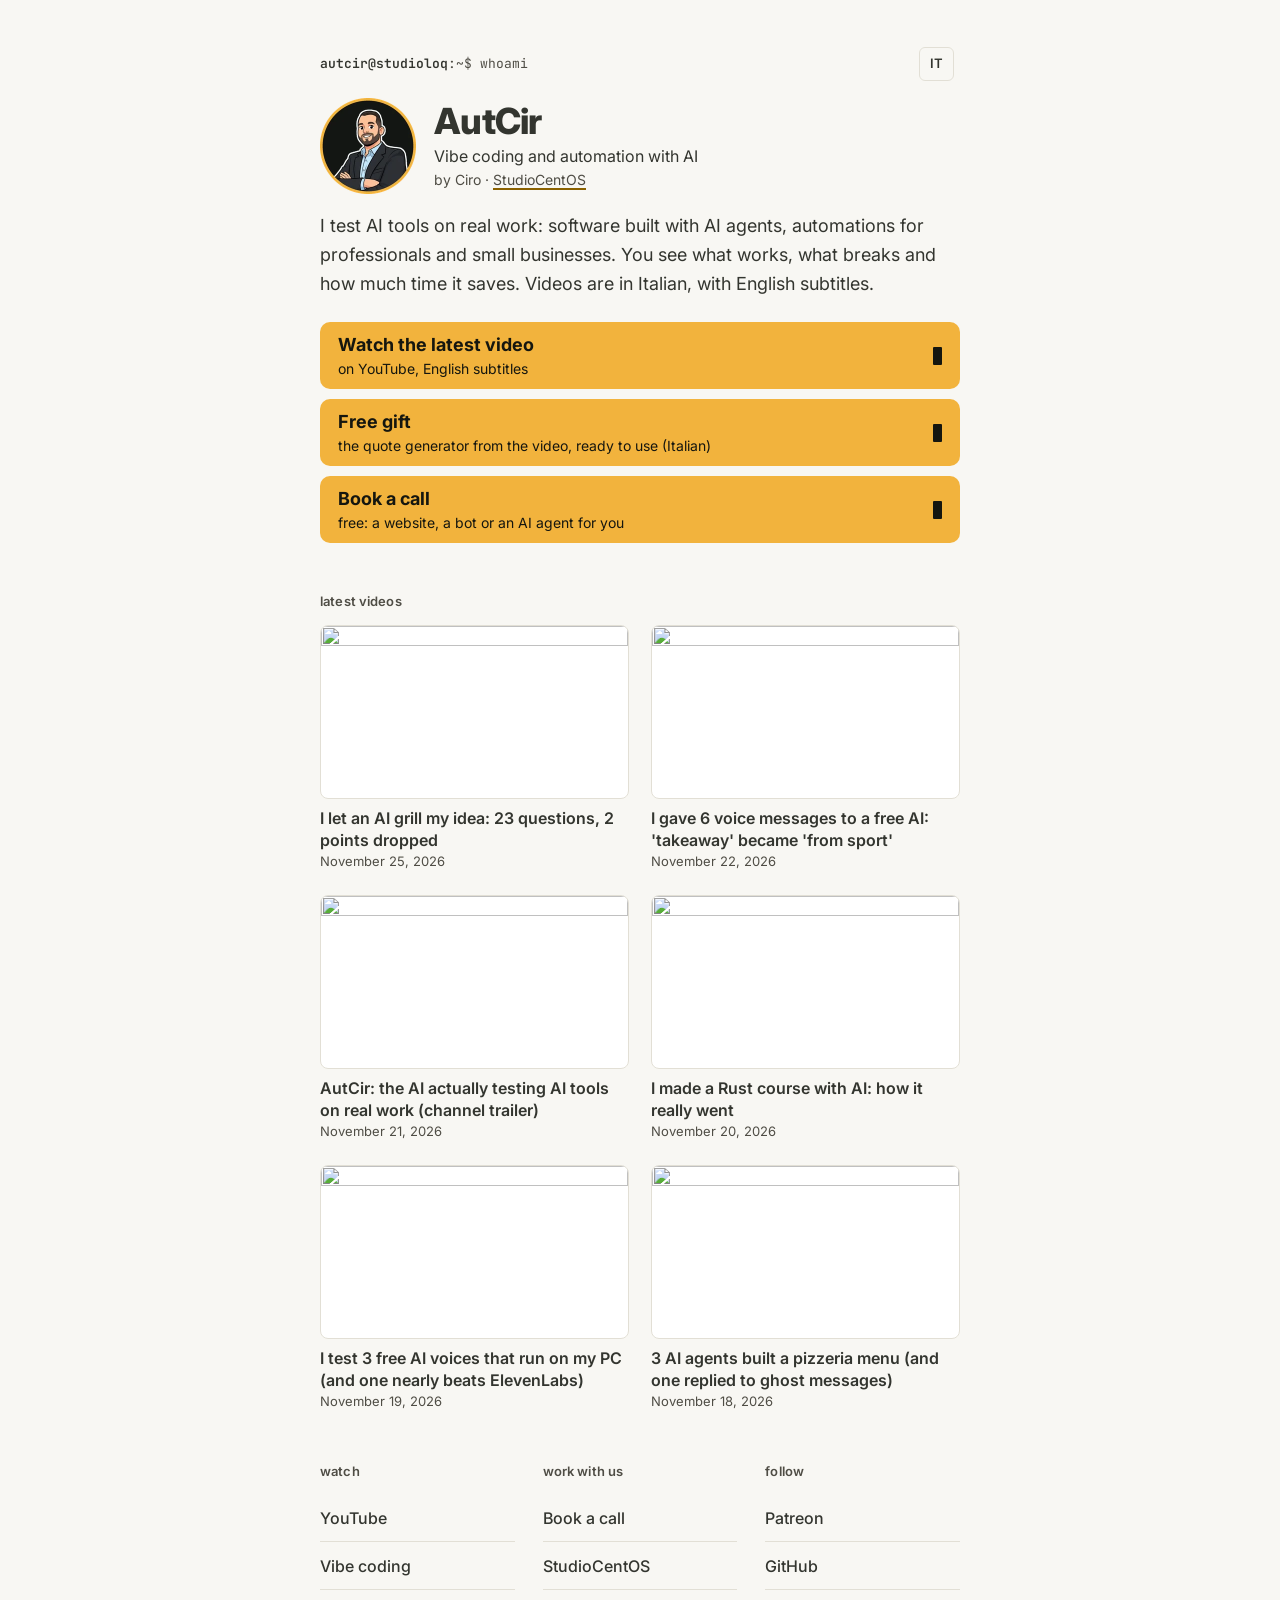
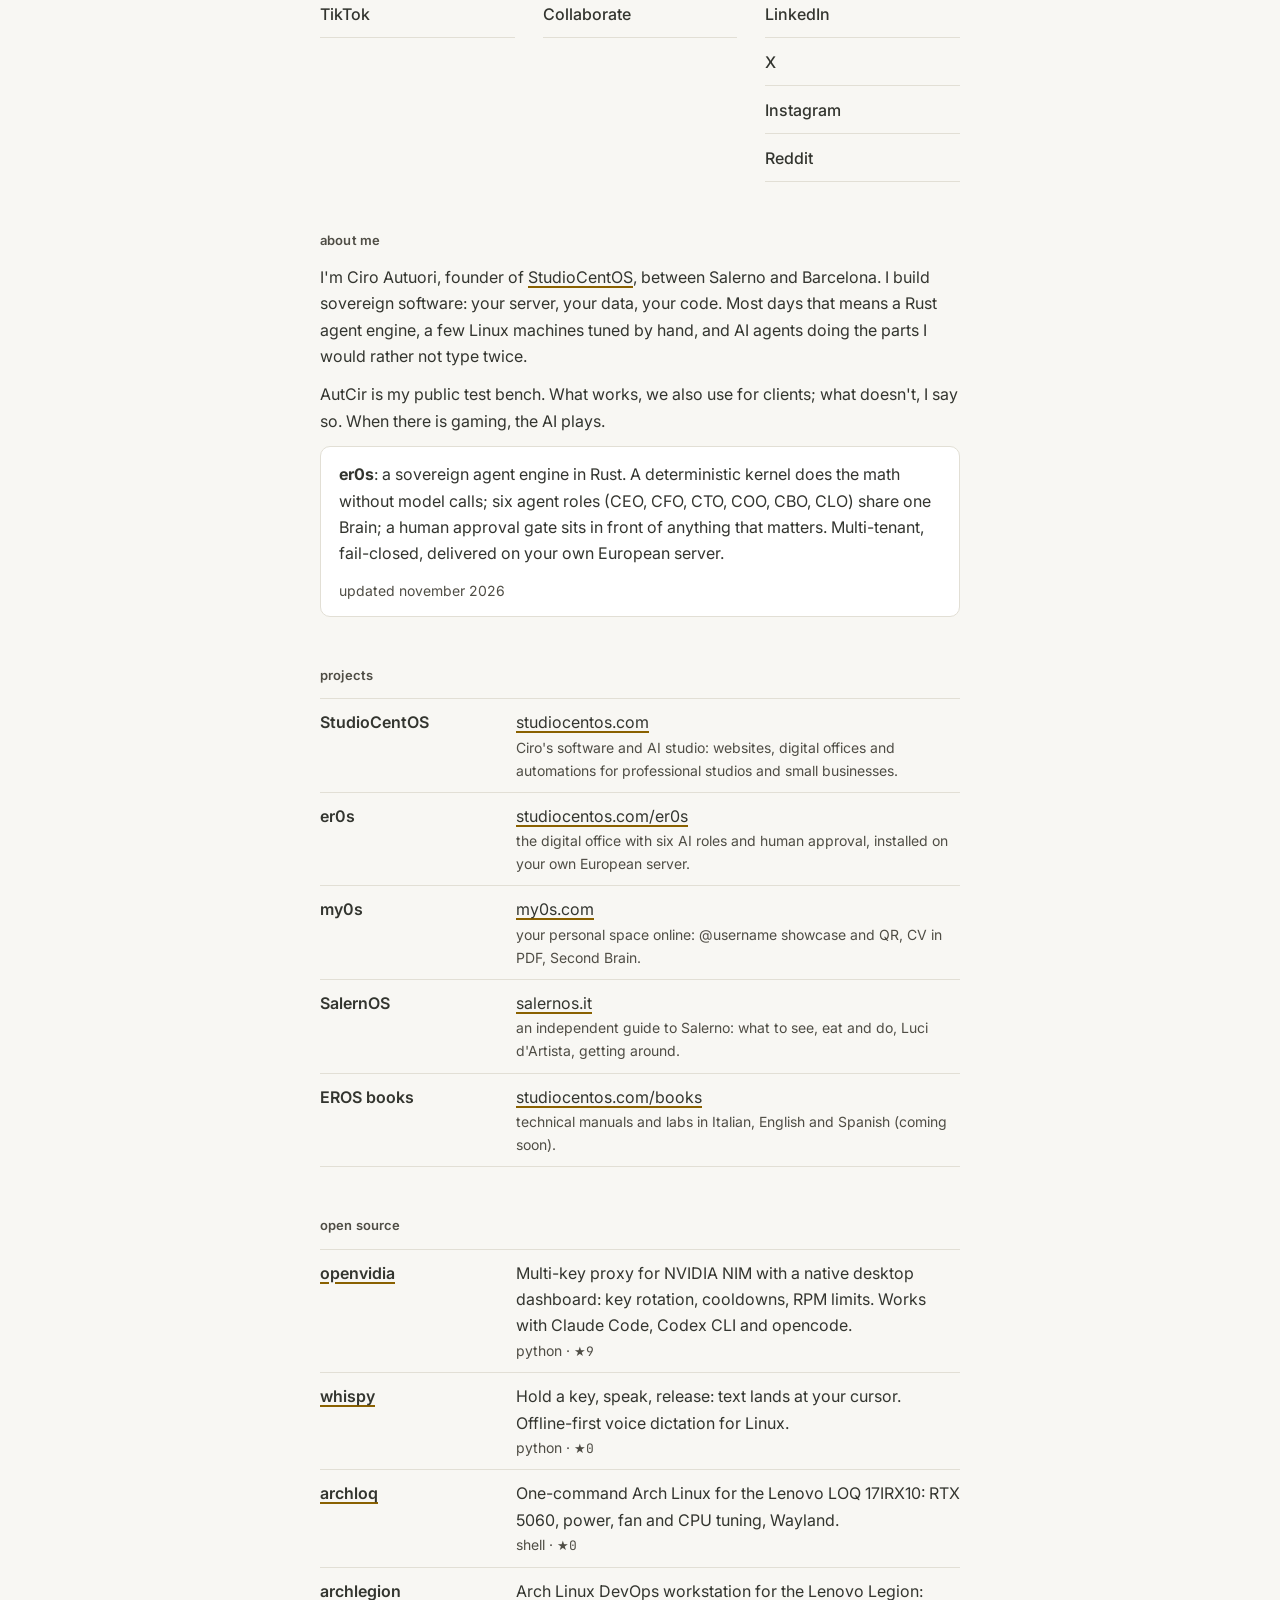
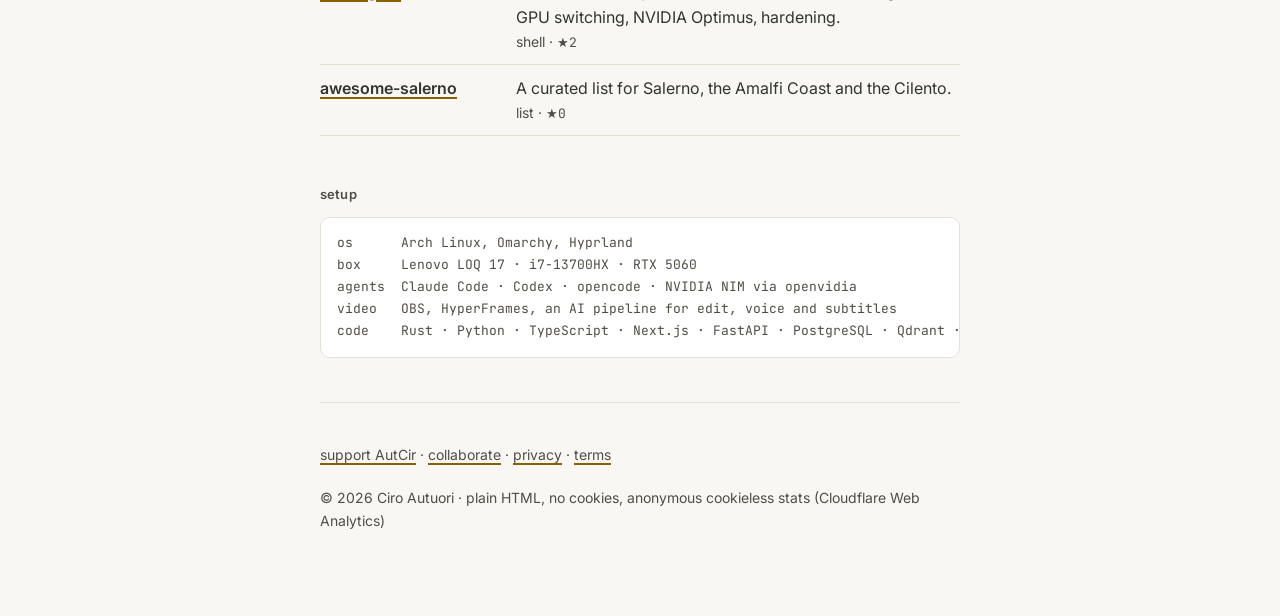
==== commit ada52f4f: "Ultimi video (tools/sito_ultimi_video.py)" ====
--- a/en/index.html
+++ b/en/index.html
@@ -61,7 +61,7 @@
 subtitles.</p>
 
 <ul class="cta">
-  <li><a data-ultimo href="https://www.youtube.com/watch?v=9fCe3yfWjpQ"><span>Watch the latest video<small>on YouTube, English subtitles</small></span></a></li>
+  <li><a data-ultimo href="https://www.youtube.com/watch?v=3RVAOE5k1Ko"><span>Watch the latest video<small>on YouTube, English subtitles</small></span></a></li>
   <li><a href="https://www.patreon.com/AutCir/posts/generatore-di-mi-175543773"><span>Free gift<small>the quote generator from the video, ready to use (Italian)</small></span></a></li>
   <li><a href="https://studiocentos.com/prenota"><span>Book a call<small>free: a website, a bot or an AI agent for you</small></span></a></li>
 </ul>
@@ -69,12 +69,12 @@
 <h2>latest videos</h2>
 <!-- video:inizio -->
 <ul class="video">
+  <li><a href="https://www.youtube.com/watch?v=3RVAOE5k1Ko"><img src="https://i.ytimg.com/vi/3RVAOE5k1Ko/hqdefault.jpg" width="480" height="270" alt="" loading="lazy" decoding="async"><span class="vt">I let an AI grill my idea: 23 questions, 2 points dropped</span><time datetime="2026-11-25">November 25, 2026</time></a></li>
   <li><a href="https://www.youtube.com/watch?v=9fCe3yfWjpQ"><img src="https://i.ytimg.com/vi/9fCe3yfWjpQ/hqdefault.jpg" width="480" height="270" alt="" loading="lazy" decoding="async"><span class="vt">I gave 6 voice messages to a free AI: &#x27;takeaway&#x27; became &#x27;from sport&#x27;</span><time datetime="2026-11-22">November 22, 2026</time></a></li>
   <li><a href="https://www.youtube.com/watch?v=zyEPZ99EpHA"><img src="https://i.ytimg.com/vi/zyEPZ99EpHA/hqdefault.jpg" width="480" height="270" alt="" loading="lazy" decoding="async"><span class="vt">AutCir: the AI actually testing AI tools on real work (channel trailer)</span><time datetime="2026-11-21">November 21, 2026</time></a></li>
   <li><a href="https://www.youtube.com/watch?v=0sbqn_7Pnt8"><img src="https://i.ytimg.com/vi/0sbqn_7Pnt8/hqdefault.jpg" width="480" height="270" alt="" loading="lazy" decoding="async"><span class="vt">I made a Rust course with AI: how it really went</span><time datetime="2026-11-20">November 20, 2026</time></a></li>
   <li><a href="https://www.youtube.com/watch?v=ykiTc5raidc"><img src="https://i.ytimg.com/vi/ykiTc5raidc/hqdefault.jpg" width="480" height="270" alt="" loading="lazy" decoding="async"><span class="vt">I test 3 free AI voices that run on my PC (and one nearly beats ElevenLabs)</span><time datetime="2026-11-19">November 19, 2026</time></a></li>
   <li><a href="https://www.youtube.com/watch?v=FcA3yZUQg6w"><img src="https://i.ytimg.com/vi/FcA3yZUQg6w/hqdefault.jpg" width="480" height="270" alt="" loading="lazy" decoding="async"><span class="vt">3 AI agents built a pizzeria menu (and one replied to ghost messages)</span><time datetime="2026-11-18">November 18, 2026</time></a></li>
-  <li><a href="https://www.youtube.com/watch?v=nfrKekQ1xNw"><img src="https://i.ytimg.com/vi/nfrKekQ1xNw/hqdefault.jpg" width="480" height="270" alt="" loading="lazy" decoding="async"><span class="vt">AI built me a quote generator in 8 minutes (but got 3 things wrong)</span><time datetime="2026-11-17">November 17, 2026</time></a></li>
 </ul>
 <!-- video:fine -->
 
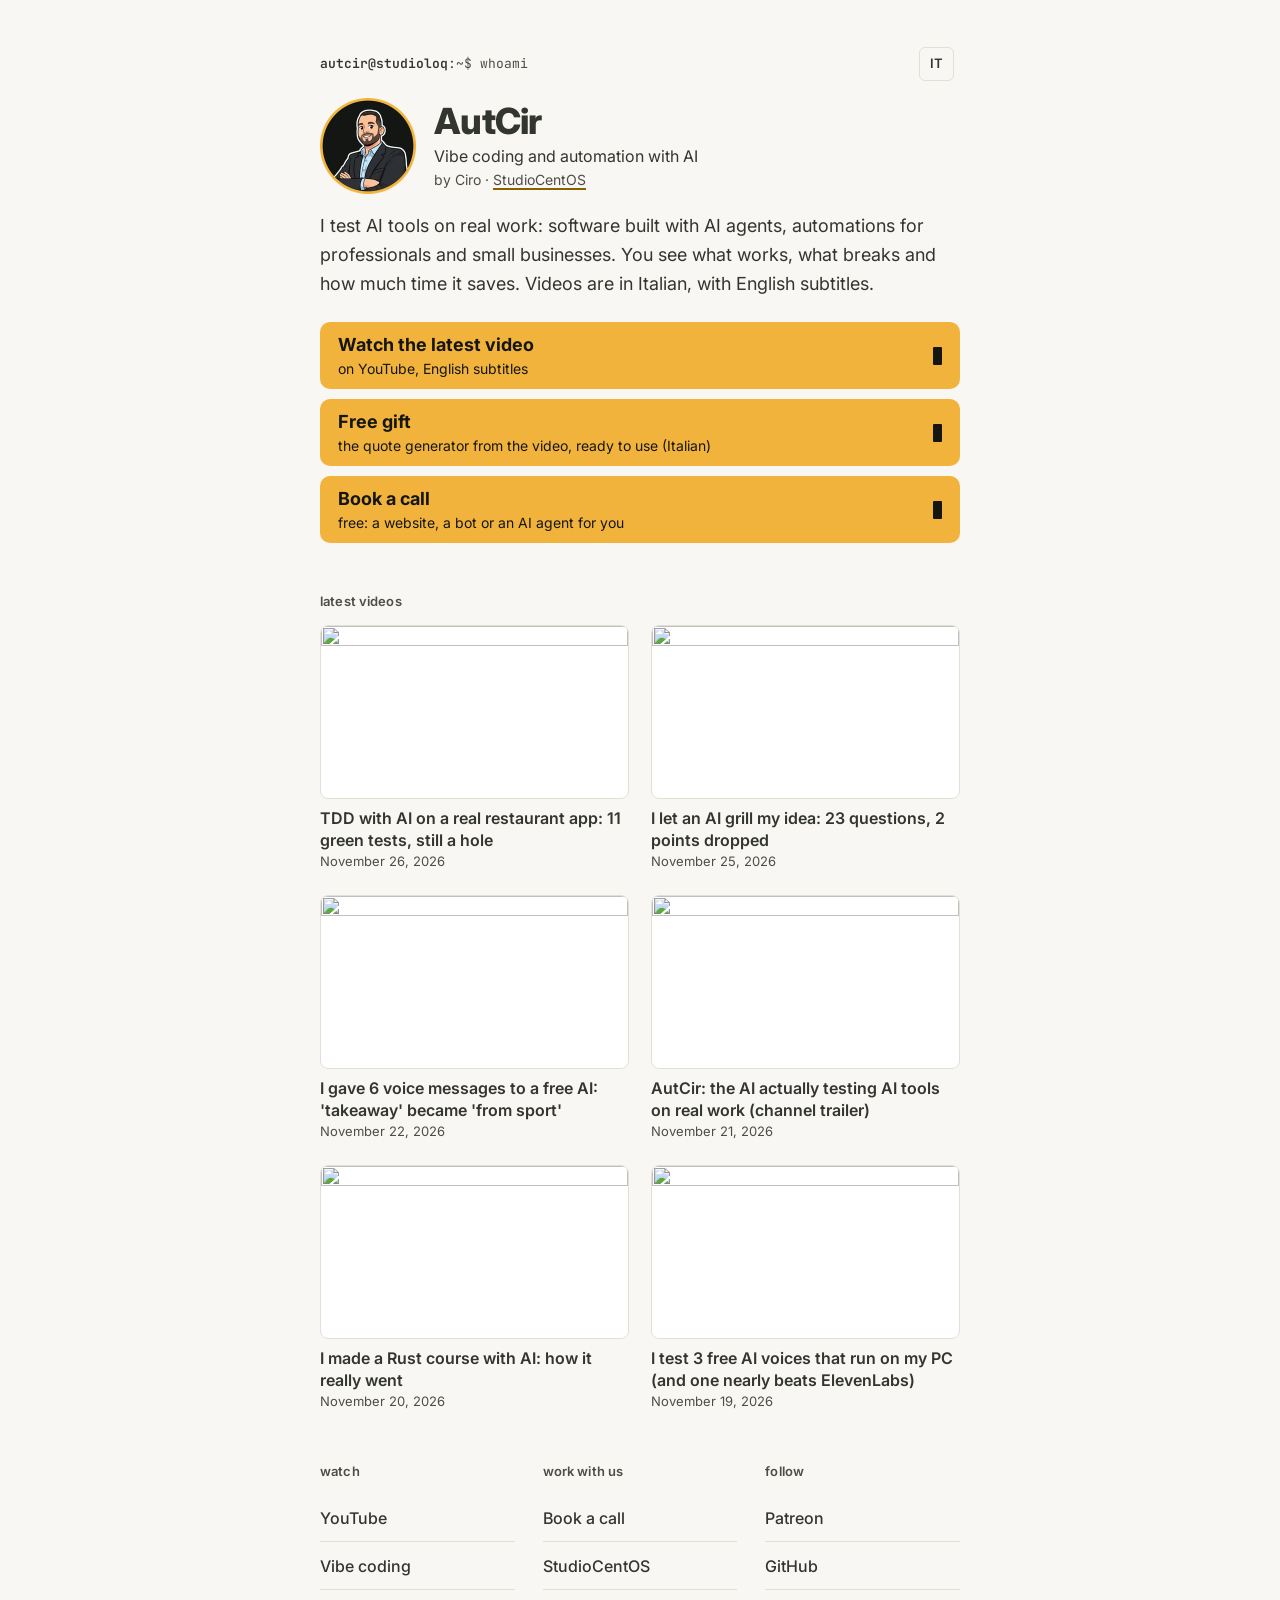
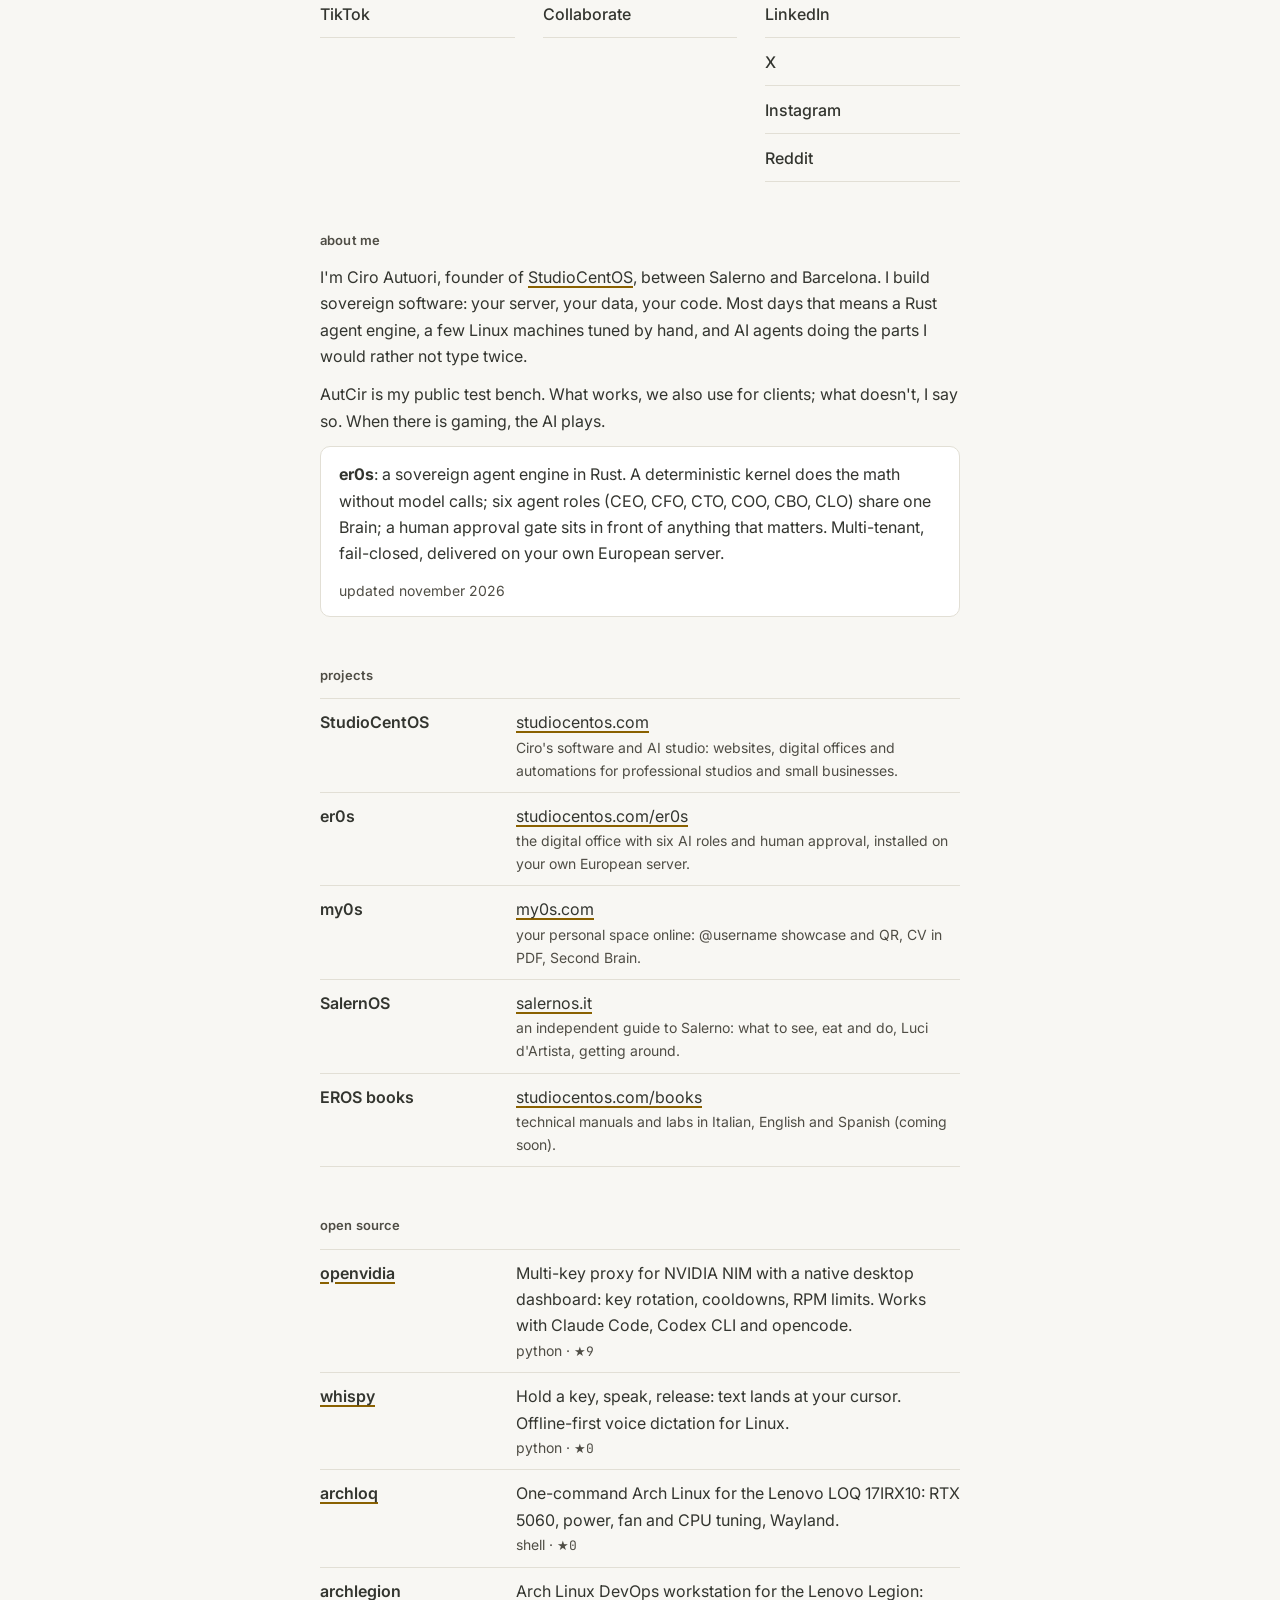
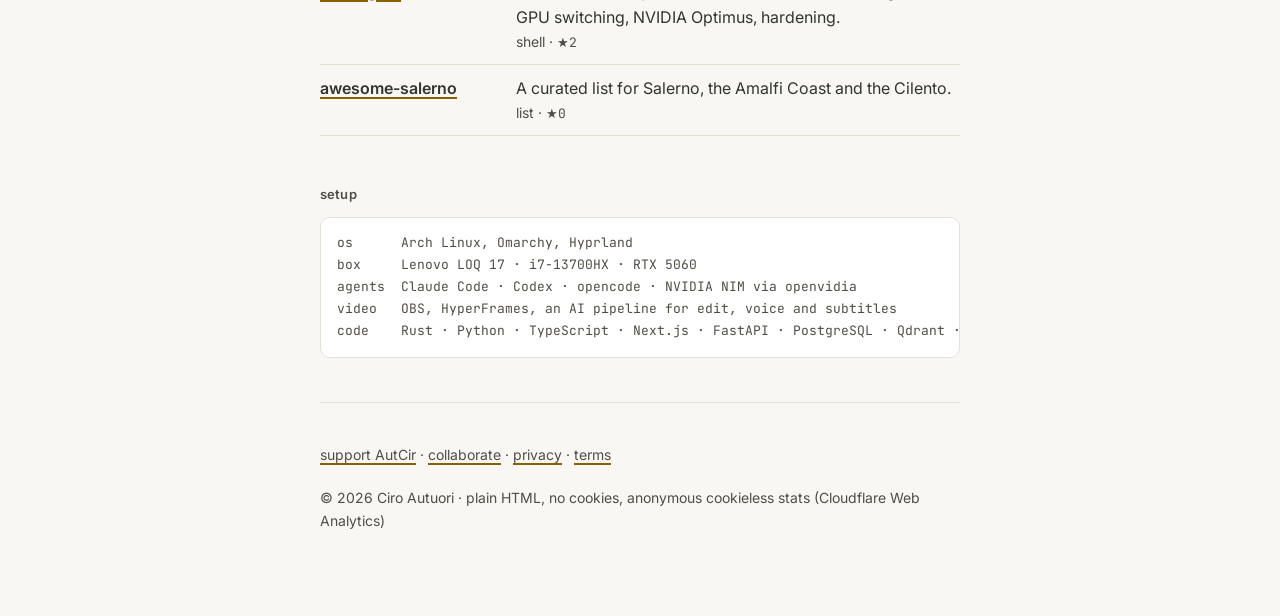
==== commit d63a16de: "Ultimi video (tools/sito_ultimi_video.py)" ====
--- a/en/index.html
+++ b/en/index.html
@@ -61,7 +61,7 @@
 subtitles.</p>
 
 <ul class="cta">
-  <li><a data-ultimo href="https://www.youtube.com/watch?v=3RVAOE5k1Ko"><span>Watch the latest video<small>on YouTube, English subtitles</small></span></a></li>
+  <li><a data-ultimo href="https://www.youtube.com/watch?v=3ZWCQeqCsUc"><span>Watch the latest video<small>on YouTube, English subtitles</small></span></a></li>
   <li><a href="https://www.patreon.com/AutCir/posts/generatore-di-mi-175543773"><span>Free gift<small>the quote generator from the video, ready to use (Italian)</small></span></a></li>
   <li><a href="https://studiocentos.com/prenota"><span>Book a call<small>free: a website, a bot or an AI agent for you</small></span></a></li>
 </ul>
@@ -69,12 +69,12 @@
 <h2>latest videos</h2>
 <!-- video:inizio -->
 <ul class="video">
+  <li><a href="https://www.youtube.com/watch?v=3ZWCQeqCsUc"><img src="https://i.ytimg.com/vi/3ZWCQeqCsUc/hqdefault.jpg" width="480" height="270" alt="" loading="lazy" decoding="async"><span class="vt">TDD with AI on a real restaurant app: 11 green tests, still a hole</span><time datetime="2026-11-26">November 26, 2026</time></a></li>
   <li><a href="https://www.youtube.com/watch?v=3RVAOE5k1Ko"><img src="https://i.ytimg.com/vi/3RVAOE5k1Ko/hqdefault.jpg" width="480" height="270" alt="" loading="lazy" decoding="async"><span class="vt">I let an AI grill my idea: 23 questions, 2 points dropped</span><time datetime="2026-11-25">November 25, 2026</time></a></li>
   <li><a href="https://www.youtube.com/watch?v=9fCe3yfWjpQ"><img src="https://i.ytimg.com/vi/9fCe3yfWjpQ/hqdefault.jpg" width="480" height="270" alt="" loading="lazy" decoding="async"><span class="vt">I gave 6 voice messages to a free AI: &#x27;takeaway&#x27; became &#x27;from sport&#x27;</span><time datetime="2026-11-22">November 22, 2026</time></a></li>
   <li><a href="https://www.youtube.com/watch?v=zyEPZ99EpHA"><img src="https://i.ytimg.com/vi/zyEPZ99EpHA/hqdefault.jpg" width="480" height="270" alt="" loading="lazy" decoding="async"><span class="vt">AutCir: the AI actually testing AI tools on real work (channel trailer)</span><time datetime="2026-11-21">November 21, 2026</time></a></li>
   <li><a href="https://www.youtube.com/watch?v=0sbqn_7Pnt8"><img src="https://i.ytimg.com/vi/0sbqn_7Pnt8/hqdefault.jpg" width="480" height="270" alt="" loading="lazy" decoding="async"><span class="vt">I made a Rust course with AI: how it really went</span><time datetime="2026-11-20">November 20, 2026</time></a></li>
   <li><a href="https://www.youtube.com/watch?v=ykiTc5raidc"><img src="https://i.ytimg.com/vi/ykiTc5raidc/hqdefault.jpg" width="480" height="270" alt="" loading="lazy" decoding="async"><span class="vt">I test 3 free AI voices that run on my PC (and one nearly beats ElevenLabs)</span><time datetime="2026-11-19">November 19, 2026</time></a></li>
-  <li><a href="https://www.youtube.com/watch?v=FcA3yZUQg6w"><img src="https://i.ytimg.com/vi/FcA3yZUQg6w/hqdefault.jpg" width="480" height="270" alt="" loading="lazy" decoding="async"><span class="vt">3 AI agents built a pizzeria menu (and one replied to ghost messages)</span><time datetime="2026-11-18">November 18, 2026</time></a></li>
 </ul>
 <!-- video:fine -->
 
